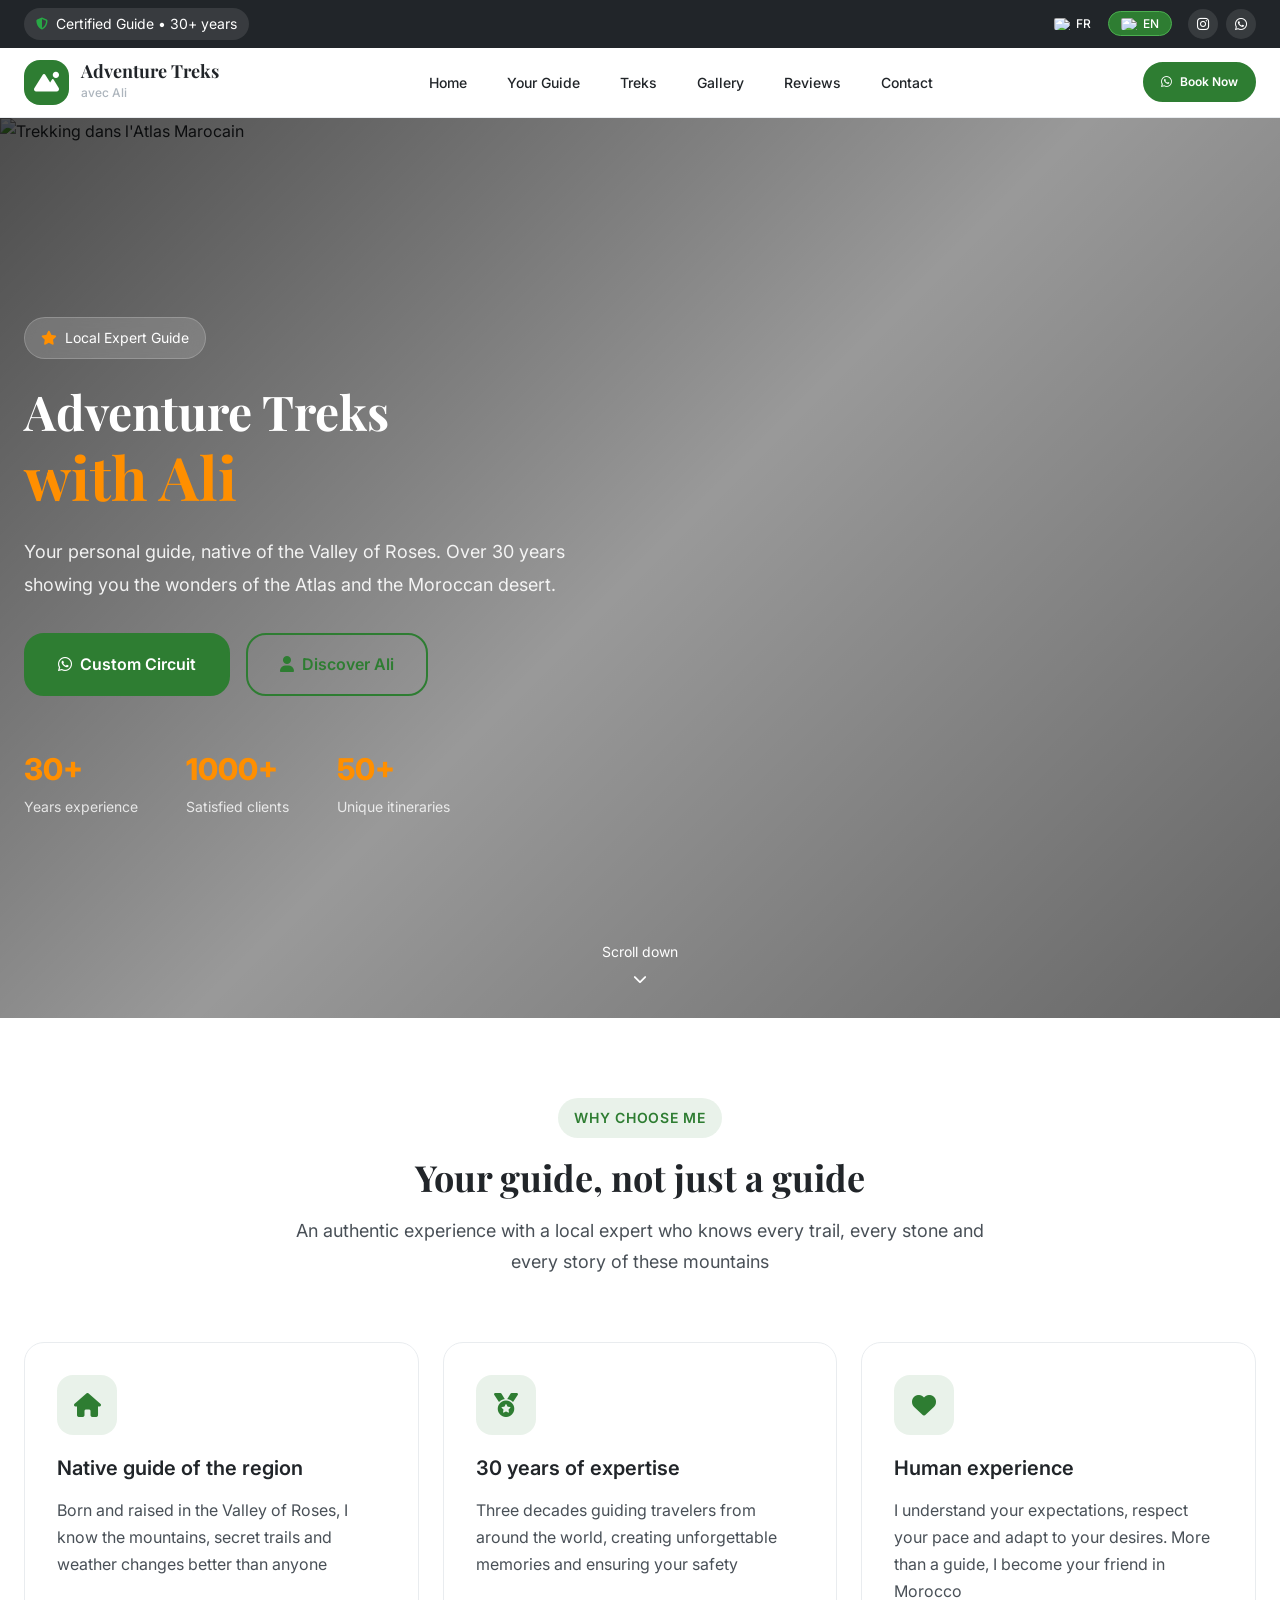
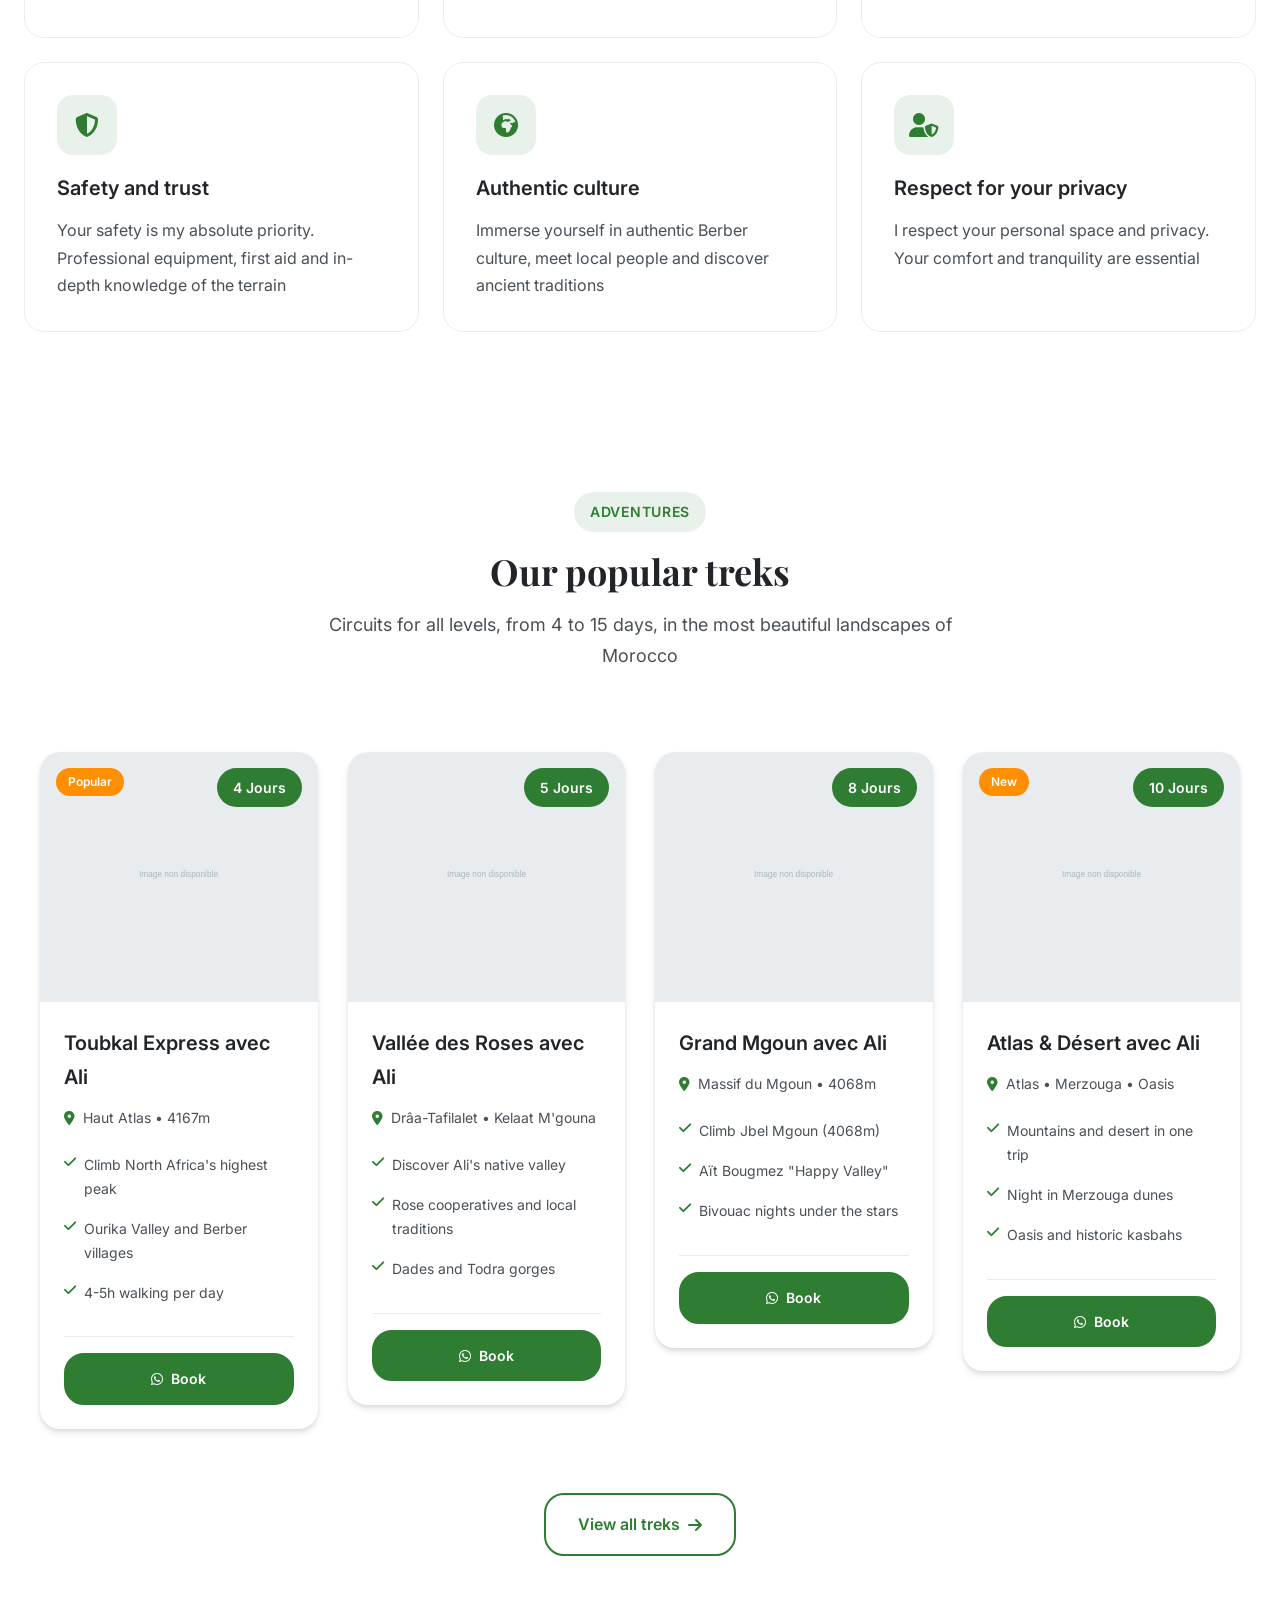
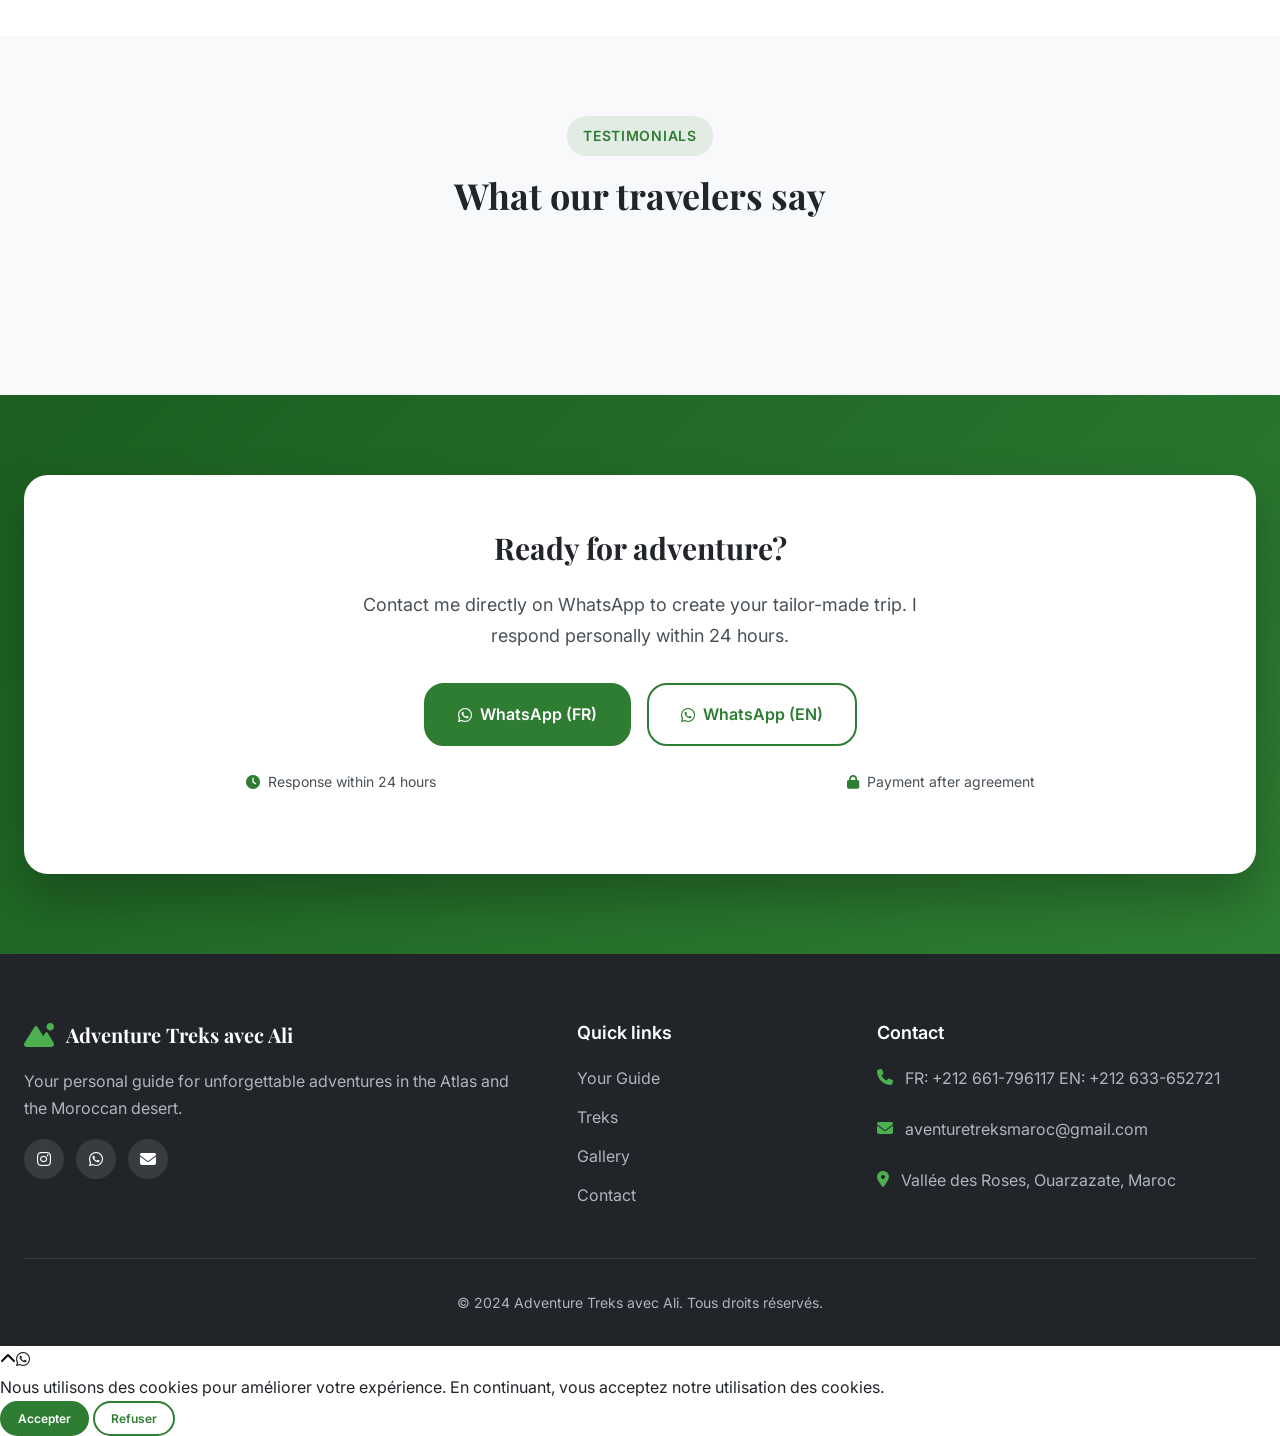
==== Index.html @ 10b6d78f "Create Index.html" ====
<!DOCTYPE html>
<html lang="fr">
<head>
    <meta charset="UTF-8">
    <meta name="Adventure Treks avec Ali" content="width=device-width, initial-scale=1.0">
    
    <!-- ============================================
         SEO META TAGS
    ============================================ -->
    <title>Adventure Treks avec Ali | Guide Expert Maroc - Trekking Atlas & Désert</title>
    <meta name="description" content="Ali Ouzemmad, votre guide personnel avec 30+ ans d'expérience. Trekking Toubkal, randonnée Mgoun, circuits désert Merzouga. Guide natif de la Vallée des Roses.">
    <meta name="keywords" content="guide maroc, trekking atlas, désert merzouga, ali ouzemmad, guide francophone, randonnée maroc, vallée des roses, toubkal, mgoun, Explore Morocco,voyage, Hiking, trekking">
    <meta name="author" content="Ali Ouzemmad">
    <meta name="robots" content="index, follow, max-image-preview:large">
    <link rel="canonical" href="https://adventure-treks.vercel.app/">
    
    <!-- Open Graph -->
    <meta property="og:title" content="Adventure Treks avec Ali - Guide Expert Maroc">
    <meta property="og:description" content="Votre guide personnel pour trekking dans l'Atlas et randonnées désert - 30+ ans d'expérience">
    <meta property="og:type" content="website">
    <meta property="og:url" content="https://adventure-treks.vercel.app/">
    <meta property="og:locale" content="fr_FR">
    <meta property="og:image" content="https://drive.google.com/thumbnail?id=1LyV1EX4GYyTv0YGQOimZqNjNLcaUqNZF&sz=w1200">
    
    <!-- Twitter Card -->
    <meta name="twitter:card" content="summary_large_image">
    <meta name="twitter:title" content="Adventure Treks avec Ali">
    <meta name="twitter:description" content="Guide expert 30+ ans - Trekking Atlas & Désert Maroc">
    
    <!-- Schema.org Structured Data -->
    <script type="application/ld+json">
    {
        "@context": "https://schema.org",
        "@type": "TouristInformationCenter",
        "name": "Adventure Treks avec Ali",
        "description": "Guide expert pour trekking dans l'Atlas et randonnées dans le désert Marocain",
        "employee": {
            "@type": "Person",
            "name": "Ali Ouzemmad",
            "jobTitle": "Guide de montagne et désert",
            "description": "Guide expert natif de la Vallée des Roses avec plus de 30 ans d'expérience",
            "telephone": "+212661796117",
            "address": {
                "@type": "PostalAddress",
                "addressRegion": "Vallée des Roses - Ouarzazate",
                "addressCountry": "MA"
            }
        },
        "areaServed": ["Toubkal", "Mgoun", "Merzouga", "Vallée des Roses", "Dades", "Todra"],
        "availableLanguage": ["French", "English"]
    }
    </script>
    
    <!-- Fonts & Icons -->
    <link rel="preconnect" href="https://fonts.googleapis.com">
    <link rel="preconnect" href="https://fonts.gstatic.com" crossorigin>
    <link href="https://fonts.googleapis.com/css2?family=Inter:wght@400;500;600;700;800;900&family=Playfair+Display:wght@400;600;700&display=swap" rel="stylesheet">
    <link rel="stylesheet" href="https://cdnjs.cloudflare.com/ajax/libs/font-awesome/6.5.1/css/all.min.css">
    
    <!-- CSS Libraries -->
    <link rel="stylesheet" href="https://cdn.jsdelivr.net/npm/swiper@11/swiper-bundle.min.css">
    <link rel="stylesheet" href="https://unpkg.com/aos@2.3.1/dist/aos.css">
    
    <!-- Custom CSS -->
    <link rel="stylesheet" href="css/main.css">
    <link rel="stylesheet" href="css/components.css">
    <link rel="stylesheet" href="css/animations.css">
    <link rel="stylesheet" href="css/responsive.css">
    
    <!-- Favicon -->
    <link rel="icon" type="image/png" href="assets/favicon.png">
    <meta name="theme-color" content="#2E7D32">
    <meta name="msapplication-navbutton-color" content="#2E7D32">
    <meta name="apple-mobile-web-app-status-bar-style" content="#2E7D32">
</head>
<body>
    <!-- ============================================
         PRELOADER
    ============================================ -->
    <div class="preloader" id="preloader">
        <div class="preloader-content">
            <div class="preloader-logo">
                <i class="fas fa-mountain"></i>
                <span>Adventure Treks</span>
            </div>
            <div class="preloader-bar">
                <div class="preloader-progress"></div>
            </div>
        </div>
    </div>

    <!-- ============================================
         TOP BAR
    ============================================ -->
    <div class="top-bar">
        <div class="container">
            <div class="top-bar-left">
                <span class="badge-certified">
                    <i class="fas fa-shield-alt"></i>
                    <span data-i18n="certified_guide">Guide Certifié • 30+ ans</span>
                </span>
            </div>
            <div class="top-bar-right">
                <div class="language-switcher">
                    <button class="lang-btn active" data-lang="fr" aria-label="Passer en Français">
                        <img src="assets/flags/fr.svg" alt="FR" width="20" height="14">
                        <span>FR</span>
                    </button>
                    <button class="lang-btn" data-lang="en" aria-label="Switch to English">
                        <img src="assets/flags/gb.svg" alt="EN" width="20" height="14">
                        <span>EN</span>
                    </button>
                </div>
                <div class="social-mini">
                    <a href="https://instagram.com/adventure.treks.maroc" target="_blank" rel="noopener" aria-label="Instagram">
                        <i class="fab fa-instagram"></i>
                    </a>
                    <a href="https://wa.me/212661796117" target="_blank" rel="noopener" aria-label="WhatsApp Français">
                        <i class="fab fa-whatsapp"></i>
                    </a>
                </div>
            </div>
        </div>
    </div>

    <!-- ============================================
         HEADER & NAVIGATION
    ============================================ -->
    <header class="header" id="header">
        <nav class="navbar">
            <div class="container">
                <a href="index.html" class="logo">
                    <div class="logo-icon">
                        <i class="fas fa-mountain-sun"></i>
                    </div>
                    <div class="logo-text">
                        <span class="logo-title">Adventure Treks</span>
                        <span class="logo-subtitle">avec Ali</span>
                    </div>
                </a>
                
                <ul class="nav-menu" id="navMenu">
                    <li class="nav-item">
                        <a href="index.html" class="nav-link active" data-i18n="nav_home">Accueil</a>
                    </li>
                    <li class="nav-item">
                        <a href="guide.html" class="nav-link" data-i18n="nav_guide">Votre Guide</a>
                    </li>
                    <li class="nav-item dropdown">
                        <a href="treks.html" class="nav-link" data-i18n="nav_treks">Randonnées</a>
                        <ul class="dropdown-menu">
                            <li><a href="treks.html#short" data-i18n="nav_short">2-6 Jours</a></li>
                            <li><a href="treks.html#medium" data-i18n="nav_medium">7-11 Jours</a></li>
                            <li><a href="treks.html#long" data-i18n="nav_long">12-15 Jours</a></li>
                        </ul>
                    </li>
                    <li class="nav-item">
                        <a href="gallery.html" class="nav-link" data-i18n="nav_gallery">Galerie</a>
                    </li>
                    <li class="nav-item">
                        <a href="reviews.html" class="nav-link" data-i18n="nav_reviews">Avis</a>
                    </li>
                    <li class="nav-item">
                        <a href="contact.html" class="nav-link" data-i18n="nav_contact">Contact</a>
                    </li>
                </ul>
                
                <div class="nav-actions">
                    <a href="booking.html" class="btn btn-primary btn-sm">
                        <i class="fab fa-whatsapp"></i>
                        <span data-i18n="book_now">Réserver</span>
                    </a>
                    <button class="hamburger" id="hamburger" aria-label="Menu">
                        <span></span>
                        <span></span>
                        <span></span>
                    </button>
                </div>
            </div>
        </nav>
    </header>

    <!-- ============================================
         HERO SECTION
    ============================================ -->
    <section class="hero" id="hero">
        <div class="hero-bg">
            <img src="https://drive.google.com/thumbnail?id=1LyV1EX4GYyTv0YGQOimZqNjNLcaUqNZF&sz=w2000" 
                 alt="Trekking dans l'Atlas Marocain"
                 class="hero-bg-img"
                 loading="eager">
            <div class="hero-overlay"></div>
        </div>
        
        <div class="hero-content">
            <div class="container">
                <div class="hero-text" data-aos="fade-up" data-aos-duration="1000">
                    <div class="hero-badge">
                        <i class="fas fa-star"></i>
                        <span data-i18n="hero_badge">Guide Expert Local</span>
                    </div>
                    <h1 class="hero-title">
                        <span class="title-line" data-i18n="hero_title_1">Adventure Treks</span>
                        <span class="title-line title-highlight" data-i18n="hero_title_2">avec Ali</span>
                    </h1>
                    <p class="hero-description" data-i18n="hero_desc">
                        Votre guide personnel natif de la Vallée des Roses. 
                        Plus de 30 ans à vous faire découvrir les merveilles de l'Atlas et du désert marocain.
                    </p>
                    <div class="hero-cta">
                        <a href="booking.html" class="btn btn-primary btn-lg pulse-animation">
                            <i class="fab fa-whatsapp"></i>
                            <span data-i18n="hero_cta_primary">Circuit Personnalisé</span>
                        </a>
                        <a href="guide.html" class="btn btn-outline btn-lg">
                            <i class="fas fa-user"></i>
                            <span data-i18n="hero_cta_secondary">Découvrir Ali</span>
                        </a>
                    </div>
                    <div class="hero-stats">
                        <div class="stat-item">
                            <span class="stat-number">30+</span>
                            <span class="stat-label" data-i18n="stat_years">Ans d'expérience</span>
                        </div>
                        <div class="stat-item">
                            <span class="stat-number">1000+</span>
                            <span class="stat-label" data-i18n="stat_clients">Clients satisfaits</span>
                        </div>
                        <div class="stat-item">
                            <span class="stat-number">50+</span>
                            <span class="stat-label" data-i18n="stat_treks">Itinéraires uniques</span>
                        </div>
                    </div>
                </div>
            </div>
        </div>
        
        <div class="hero-scroll">
            <span data-i18n="scroll_down">Défiler</span>
            <i class="fas fa-chevron-down"></i>
        </div>
    </section>

    <!-- ============================================
         WHY CHOOSE ALI SECTION
    ============================================ -->
    <section class="section why-us" id="why-us">
        <div class="container">
            <div class="section-header" data-aos="fade-up">
                <span class="section-badge" data-i18n="why_badge">Pourquoi me choisir</span>
                <h2 class="section-title" data-i18n="why_title">Votre guide, pas juste un guide</h2>
                <p class="section-subtitle" data-i18n="why_subtitle">
                    Une expérience authentique avec un expert local qui connaît chaque sentier, 
                    chaque pierre et chaque histoire de ces montagnes
                </p>
            </div>
            
            <div class="features-grid">
                <div class="feature-card" data-aos="fade-up" data-aos-delay="100">
                    <div class="feature-icon">
                        <i class="fas fa-home"></i>
                    </div>
                    <h3 data-i18n="feature_1_title">Guide natif de la région</h3>
                    <p data-i18n="feature_1_desc">
                        Né et grandi dans la Vallée des Roses, je connais les montagnes, 
                        les sentiers secrets et les changements météorologiques mieux que personne
                    </p>
                </div>
                
                <div class="feature-card" data-aos="fade-up" data-aos-delay="200">
                    <div class="feature-icon">
                        <i class="fas fa-medal"></i>
                    </div>
                    <h3 data-i18n="feature_2_title">30 ans d'expertise</h3>
                    <p data-i18n="feature_2_desc">
                        Trois décennies à guider des voyageurs du monde entier, 
                        à créer des souvenirs inoubliables et à garantir votre sécurité
                    </p>
                </div>
                
                <div class="feature-card" data-aos="fade-up" data-aos-delay="300">
                    <div class="feature-icon">
                        <i class="fas fa-heart"></i>
                    </div>
                    <h3 data-i18n="feature_3_title">Expérience humaine</h3>
                    <p data-i18n="feature_3_desc">
                        Je comprends vos attentes, respecte votre rythme et m'adapte 
                        à vos envies. Plus qu'un guide, je deviens votre ami au Maroc
                    </p>
                </div>
                
                <div class="feature-card" data-aos="fade-up" data-aos-delay="400">
                    <div class="feature-icon">
                        <i class="fas fa-shield-alt"></i>
                    </div>
                    <h3 data-i18n="feature_4_title">Sécurité et confiance</h3>
                    <p data-i18n="feature_4_desc">
                        Votre sécurité est ma priorité absolue. Équipement professionnel, 
                        premiers soins et connaissance approfondie du terrain
                    </p>
                </div>
                
                <div class="feature-card" data-aos="fade-up" data-aos-delay="500">
                    <div class="feature-icon">
                        <i class="fas fa-globe-africa"></i>
                    </div>
                    <h3 data-i18n="feature_5_title">Culture authentique</h3>
                    <p data-i18n="feature_5_desc">
                        Plongez dans la culture berbère authentique, rencontrez les 
                        populations locales et découvrez des traditions millénaires
                    </p>
                </div>
                
                <div class="feature-card" data-aos="fade-up" data-aos-delay="600">
                    <div class="feature-icon">
                        <i class="fas fa-user-shield"></i>
                    </div>
                    <h3 data-i18n="feature_6_title">Respect de votre intimité</h3>
                    <p data-i18n="feature_6_desc">
                        Je respecte votre espace personnel et votre vie privée. 
                        Votre confort et votre tranquillité sont essentiels
                    </p>
                </div>
            </div>
        </div>
    </section>

    <!-- ============================================
         FEATURED TREKS SECTION
    ============================================ -->
    <section class="section featured-treks" id="featured-treks">
        <div class="container">
            <div class="section-header" data-aos="fade-up">
                <span class="section-badge" data-i18n="treks_badge">Aventures</span>
                <h2 class="section-title" data-i18n="treks_title">Nos randonnées populaires</h2>
                <p class="section-subtitle" data-i18n="treks_subtitle">
                    Des circuits pour tous les niveaux, de 4 à 15 jours, 
                    dans les plus beaux paysages du Maroc
                </p>
            </div>
            
            <div class="treks-slider swiper" data-aos="fade-up" data-aos-delay="200">
                <div class="swiper-wrapper">
                    <!-- Trek 1: Toubkal -->
                    <div class="swiper-slide">
                        <div class="trek-card">
                            <div class="trek-image">
                                <img src="https://drive.google.com/thumbnail?id=17j0rL9qOahrMQ1sjIRD1P0mcy8Cgv3pU&sz=w800" 
                                     alt="Ascension du Mont Toubkal" 
                                     loading="lazy">
                                <span class="trek-duration">4 Jours</span>
                                <span class="trek-badge" data-i18n="trek_popular">Populaire</span>
                            </div>
                            <div class="trek-body">
                                <h3 class="trek-title">Toubkal Express avec Ali</h3>
                                <p class="trek-region">
                                    <i class="fas fa-map-marker-alt"></i> Haut Atlas • 4167m
                                </p>
                                <ul class="trek-features">
                                    <li><i class="fas fa-check"></i> <span data-i18n="trek_toubkal_f1">Ascension du plus haut sommet d'Afrique du Nord</span></li>
                                    <li><i class="fas fa-check"></i> <span data-i18n="trek_toubkal_f2">Vallée d'Ourika et villages berbères</span></li>
                                    <li><i class="fas fa-check"></i> <span data-i18n="trek_toubkal_f3">4-5h de marche par jour</span></li>
                                </ul>
                                <div class="trek-footer">
                                    <a href="booking.html" class="btn btn-primary btn-block">
                                        <i class="fab fa-whatsapp"></i> <span data-i18n="trek_book">Réserver</span>
                                    </a>
                                </div>
                            </div>
                        </div>
                    </div>
                    
                    <!-- Trek 2: Vallée des Roses -->
                    <div class="swiper-slide">
                        <div class="trek-card">
                            <div class="trek-image">
                                <img src="https://drive.google.com/thumbnail?id=1xRX5S_f4Hbg9snrmAoYIxqArNNrallQP&sz=w800" 
                                     alt="Vallée des Roses" 
                                     loading="lazy">
                                <span class="trek-duration">5 Jours</span>
                            </div>
                            <div class="trek-body">
                                <h3 class="trek-title">Vallée des Roses avec Ali</h3>
                                <p class="trek-region">
                                    <i class="fas fa-map-marker-alt"></i> Drâa-Tafilalet • Kelaat M'gouna
                                </p>
                                <ul class="trek-features">
                                    <li><i class="fas fa-check"></i> <span data-i18n="trek_roses_f1">Découverte de la vallée natale d'Ali</span></li>
                                    <li><i class="fas fa-check"></i> <span data-i18n="trek_roses_f2">Coopératives de rose et traditions locales</span></li>
                                    <li><i class="fas fa-check"></i> <span data-i18n="trek_roses_f3">Gorges de Dades et Todra</span></li>
                                </ul>
                                <div class="trek-footer">
                                    <a href="booking.html" class="btn btn-primary btn-block">
                                        <i class="fab fa-whatsapp"></i> <span data-i18n="trek_book">Réserver</span>
                                    </a>
                                </div>
                            </div>
                        </div>
                    </div>
                    
                    <!-- Trek 3: Mgoun -->
                    <div class="swiper-slide">
                        <div class="trek-card">
                            <div class="trek-image">
                                <img src="https://drive.google.com/thumbnail?id=1NMvh2owxnkTk00whGR7m1WYzWut65I3S&sz=w800" 
                                     alt="Massif du Mgoun" 
                                     loading="lazy">
                                <span class="trek-duration">8 Jours</span>
                            </div>
                            <div class="trek-body">
                                <h3 class="trek-title">Grand Mgoun avec Ali</h3>
                                <p class="trek-region">
                                    <i class="fas fa-map-marker-alt"></i> Massif du Mgoun • 4068m
                                </p>
                                <ul class="trek-features">
                                    <li><i class="fas fa-check"></i> <span data-i18n="trek_mgoun_f1">Ascension du Jbel Mgoun (4068m)</span></li>
                                    <li><i class="fas fa-check"></i> <span data-i18n="trek_mgoun_f2">Vallée d'Aït Bougmez "Vallée Heureuse"</span></li>
                                    <li><i class="fas fa-check"></i> <span data-i18n="trek_mgoun_f3">Nuits en bivouac sous les étoiles</span></li>
                                </ul>
                                <div class="trek-footer">
                                    <a href="booking.html" class="btn btn-primary btn-block">
                                        <i class="fab fa-whatsapp"></i> <span data-i18n="trek_book">Réserver</span>
                                    </a>
                                </div>
                            </div>
                        </div>
                    </div>
                    
                    <!-- Trek 4: Désert -->
                    <div class="swiper-slide">
                        <div class="trek-card">
                            <div class="trek-image">
                                <img src="https://drive.google.com/thumbnail?id=1mfvWu486bDY5Cl7dQIjY2GLL-ZiHT4rF&sz=w800" 
                                     alt="Désert de Merzouga" 
                                     loading="lazy">
                                <span class="trek-duration">10 Jours</span>
                                <span class="trek-badge" data-i18n="trek_new">Nouveau</span>
                            </div>
                            <div class="trek-body">
                                <h3 class="trek-title">Atlas & Désert avec Ali</h3>
                                <p class="trek-region">
                                    <i class="fas fa-map-marker-alt"></i> Atlas • Merzouga • Oasis
                                </p>
                                <ul class="trek-features">
                                    <li><i class="fas fa-check"></i> <span data-i18n="trek_desert_f1">Montagne et désert en un seul voyage</span></li>
                                    <li><i class="fas fa-check"></i> <span data-i18n="trek_desert_f2">Nuit dans les dunes de Merzouga</span></li>
                                    <li><i class="fas fa-check"></i> <span data-i18n="trek_desert_f3">Oasis et kasbahs historiques</span></li>
                                </ul>
                                <div class="trek-footer">
                                    <a href="booking.html" class="btn btn-primary btn-block">
                                        <i class="fab fa-whatsapp"></i> <span data-i18n="trek_book">Réserver</span>
                                    </a>
                                </div>
                            </div>
                        </div>
                    </div>
                </div>
                
                <div class="swiper-pagination"></div>
                <div class="swiper-button-prev"></div>
                <div class="swiper-button-next"></div>
            </div>
            
            <div class="section-footer" data-aos="fade-up">
                <a href="treks.html" class="btn btn-outline btn-lg">
                    <span data-i18n="view_all_treks">Voir toutes les randonnées</span>
                    <i class="fas fa-arrow-right"></i>
                </a>
            </div>
        </div>
    </section>

    <!-- ============================================
         TESTIMONIALS SECTION
    ============================================ -->
    <section class="section testimonials" id="testimonials">
        <div class="container">
            <div class="section-header" data-aos="fade-up">
                <span class="section-badge" data-i18n="testimonials_badge">Témoignages</span>
                <h2 class="section-title" data-i18n="testimonials_title">Ce que disent nos voyageurs</h2>
            </div>
            
            <div class="testimonials-slider swiper" data-aos="fade-up" data-aos-delay="200">
                <div class="swiper-wrapper" id="testimonialsContainer">
                    <!-- Chargé dynamiquement via Firebase -->
                </div>
                <div class="swiper-pagination"></div>
            </div>
        </div>
    </section>

    <!-- ============================================
         CTA SECTION
    ============================================ -->
    <section class="section cta-section" id="cta">
        <div class="container">
            <div class="cta-card" data-aos="zoom-in">
                <div class="cta-content">
                    <h2 data-i18n="cta_title">Prêt pour l'aventure ?</h2>
                    <p data-i18n="cta_desc">
                        Contactez-moi directement sur WhatsApp pour créer votre voyage sur mesure. 
                        Je réponds personnellement en moins de 24h.
                    </p>
                    <div class="cta-buttons">
                        <a href="https://wa.me/212661796117?text=Bonjour%20Ali,%20je%20suis%20int%C3%A9ress%C3%A9%20par%20vos%20services%20de%20guide" 
                           class="btn btn-primary btn-lg pulse-animation" 
                           target="_blank" 
                           rel="noopener">
                            <i class="fab fa-whatsapp"></i>
                            <span data-i18n="cta_whatsapp_fr">WhatsApp (FR)</span>
                        </a>
                        <a href="https://wa.me/212633652721?text=Hello%20Ali,%20I%20am%20interested%20in%20your%20guide%20services" 
                           class="btn btn-outline btn-lg" 
                           target="_blank" 
                           rel="noopener">
                            <i class="fab fa-whatsapp"></i>
                            <span data-i18n="cta_whatsapp_en">WhatsApp (EN)</span>
                        </a>
                    </div>
                    <div class="cta-info">
                        <p><i class="fas fa-clock"></i> <span data-i18n="cta_response">Réponse en moins de 24h</span></p>
                        <p><i class="fas fa-lock"></i> <span data-i18n="cta_payment">Paiement après accord</span></p>
                    </div>
                </div>
            </div>
        </div>
    </section>

    <!-- ============================================
         FOOTER
    ============================================ -->
    <footer class="footer">
        <div class="container">
            <div class="footer-grid">
                <div class="footer-col">
                    <div class="footer-logo">
                        <i class="fas fa-mountain-sun"></i>
                        <span>Adventure Treks avec Ali</span>
                    </div>
                    <p data-i18n="footer_desc">
                        Votre guide personnel pour des aventures inoubliables dans l'Atlas et le désert marocain.
                    </p>
                    <div class="footer-social">
                        <a href="https://instagram.com/adventure.treks.maroc" target="_blank" rel="noopener" aria-label="Instagram">
                            <i class="fab fa-instagram"></i>
                        </a>
                        <a href="https://wa.me/212661796117" target="_blank" rel="noopener" aria-label="WhatsApp">
                            <i class="fab fa-whatsapp"></i>
                        </a>
                        <a href="mailto:aventuretreksmaroc@gmail.com" aria-label="Email">
                            <i class="fas fa-envelope"></i>
                        </a>
                    </div>
                </div>
                
                <div class="footer-col">
                    <h4 data-i18n="footer_quick_links">Liens rapides</h4>
                    <ul>
                        <li><a href="guide.html" data-i18n="nav_guide">Votre Guide</a></li>
                        <li><a href="treks.html" data-i18n="nav_treks">Randonnées</a></li>
                        <li><a href="gallery.html" data-i18n="nav_gallery">Galerie</a></li>
                        <li><a href="contact.html" data-i18n="nav_contact">Contact</a></li>
                    </ul>
                </div>
                
                <div class="footer-col">
                    <h4 data-i18n="footer_contact">Contact</h4>
                    <ul class="footer-contact">
                        <li>
                            <i class="fas fa-phone"></i>
                            <div>
                                <span>FR: +212 661-796117</span>
                                <span>EN: +212 633-652721</span>
                            </div>
                        </li>
                        <li>
                            <i class="fas fa-envelope"></i>
                            <span>aventuretreksmaroc@gmail.com</span>
                        </li>
                        <li>
                            <i class="fas fa-map-marker-alt"></i>
                            <span>Vallée des Roses, Ouarzazate, Maroc</span>
                        </li>
                    </ul>
                </div>
            </div>
            
            <div class="footer-bottom">
                <p>&copy; 2024 Adventure Treks avec Ali. Tous droits réservés.</p>
            </div>
        </div>
    </footer>

    <!-- ============================================
         SCRIPTS
    ============================================ -->
    <!-- Firebase -->
    <script src="https://www.gstatic.com/firebasejs/9.22.0/firebase-app-compat.js" defer></script>
    <script src="https://www.gstatic.com/firebasejs/9.22.0/firebase-firestore-compat.js" defer></script>
    <script src="https://www.gstatic.com/firebasejs/9.22.0/firebase-auth-compat.js" defer></script>
    
    <!-- Libraries -->
    <script src="https://cdn.jsdelivr.net/npm/swiper@11/swiper-bundle.min.js" defer></script>
    <script src="https://unpkg.com/aos@2.3.1/dist/aos.js" defer></script>
    <script src="https://cdn.jsdelivr.net/npm/dompurify@3.0.6/dist/purify.min.js" defer></script>
    
    <!-- Custom Scripts -->
    <script src="js/config.js" defer></script>
    <script src="js/i18n.js" defer></script>
    <script src="js/security.js" defer></script>
    <script src="js/main.js" defer></script>
</body>
</html>
---- css/main.css ----
/* ============================================
   CSS VARIABLES & ROOT SETTINGS
   ============================================ */
:root {
    /* Primary Colors */
    --primary: #2E7D32;
    --primary-light: #4CAF50;
    --primary-dark: #1B5E20;
    
    /* Secondary Colors */
    --secondary: #FF8F00;
    --secondary-light: #FFB74D;
    --secondary-dark: #E65100;
    
    /* Neutral Colors */
    --white: #FFFFFF;
    --off-white: #F8F9FA;
    --light-gray: #E9ECEF;
    --medium-gray: #ADB5BD;
    --dark-gray: #495057;
    --dark: #212529;
    --black: #000000;
    
    /* Accent Colors */
    --success: #28A745;
    --info: #17A2B8;
    --warning: #FFC107;
    --danger: #DC3545;
    
    /* Social Colors */
    --whatsapp: #25D366;
    --whatsapp-dark: #128C7E;
    --instagram: #E4405F;
    --instagram-gradient: linear-gradient(45deg, #FCAF45, #E4405F, #833AB4);
    
    /* Typography */
    --font-primary: 'Inter', -apple-system, BlinkMacSystemFont, 'Segoe UI', sans-serif;
    --font-display: 'Playfair Display', Georgia, serif;
    
    /* Font Sizes */
    --text-xs: 0.75rem;
    --text-sm: 0.875rem;
    --text-base: 1rem;
    --text-lg: 1.125rem;
    --text-xl: 1.25rem;
    --text-2xl: 1.5rem;
    --text-3xl: 1.875rem;
    --text-4xl: 2.25rem;
    --text-5xl: 3rem;
    --text-6xl: 3.75rem;
    
    /* Spacing */
    --space-1: 0.25rem;
    --space-2: 0.5rem;
    --space-3: 0.75rem;
    --space-4: 1rem;
    --space-5: 1.25rem;
    --space-6: 1.5rem;
    --space-8: 2rem;
    --space-10: 2.5rem;
    --space-12: 3rem;
    --space-16: 4rem;
    --space-20: 5rem;
    
    /* Border Radius */
    --radius-sm: 0.5rem;
    --radius-md: 0.75rem;
    --radius-lg: 1rem;
    --radius-xl: 1.25rem;
    --radius-2xl: 1.5rem;
    --radius-full: 9999px;
    
    /* Shadows */
    --shadow-sm: 0 1px 3px rgba(0, 0, 0, 0.12), 0 1px 2px rgba(0, 0, 0, 0.06);
    --shadow-md: 0 4px 6px rgba(0, 0, 0, 0.1), 0 2px 4px rgba(0, 0, 0, 0.06);
    --shadow-lg: 0 10px 15px rgba(0, 0, 0, 0.1), 0 4px 6px rgba(0, 0, 0, 0.05);
    --shadow-xl: 0 20px 25px rgba(0, 0, 0, 0.1), 0 10px 10px rgba(0, 0, 0, 0.04);
    --shadow-2xl: 0 25px 50px rgba(0, 0, 0, 0.25);
    
    /* Transitions */
    --transition-fast: 150ms cubic-bezier(0.4, 0, 0.2, 1);
    --transition-base: 300ms cubic-bezier(0.4, 0, 0.2, 1);
    --transition-slow: 500ms cubic-bezier(0.4, 0, 0.2, 1);
    
    /* Container */
    --container-max: 1280px;
    --container-padding: 1.5rem;
    
    /* Z-index layers */
    --z-dropdown: 100;
    --z-sticky: 200;
    --z-overlay: 300;
    --z-modal: 400;
    --z-popover: 500;
    --z-toast: 600;
}

/* ============================================
   RESET & BASE STYLES
   ============================================ */
*, *::before, *::after {
    margin: 0;
    padding: 0;
    box-sizing: border-box;
}

html {
    font-size: 16px;
    scroll-behavior: smooth;
    -webkit-text-size-adjust: 100%;
}

body {
    font-family: var(--font-primary);
    font-size: var(--text-base);
    line-height: 1.7;
    color: var(--dark);
    background-color: var(--white);
    overflow-x: hidden;
    -webkit-font-smoothing: antialiased;
    -moz-osx-font-smoothing: grayscale;
}

img {
    max-width: 100%;
    height: auto;
    display: block;
}

a {
    color: inherit;
    text-decoration: none;
    transition: color var(--transition-fast);
}

ul, ol {
    list-style: none;
}

button {
    cursor: pointer;
    border: none;
    background: none;
    font-family: inherit;
    font-size: inherit;
}

input, textarea, select {
    font-family: inherit;
    font-size: inherit;
}

/* ============================================
   CONTAINER
   ============================================ */
.container {
    max-width: var(--container-max);
    margin: 0 auto;
    padding: 0 var(--container-padding);
    width: 100%;
}

/* ============================================
   PRELOADER
   ============================================ */
.preloader {
    position: fixed;
    top: 0;
    left: 0;
    width: 100%;
    height: 100%;
    background: var(--white);
    display: flex;
    align-items: center;
    justify-content: center;
    z-index: 9999;
    transition: opacity 0.5s ease, visibility 0.5s ease;
}

.preloader.hidden {
    opacity: 0;
    visibility: hidden;
}

.preloader-content {
    text-align: center;
}

.preloader-logo {
    display: flex;
    flex-direction: column;
    align-items: center;
    gap: var(--space-4);
    color: var(--primary);
}

.preloader-logo i {
    font-size: 3rem;
    animation: pulse 1.5s ease-in-out infinite;
}

.preloader-logo span {
    font-family: var(--font-display);
    font-size: var(--text-2xl);
    font-weight: 700;
}

.preloader-bar {
    width: 200px;
    height: 4px;
    background: var(--light-gray);
    border-radius: var(--radius-full);
    margin-top: var(--space-6);
    overflow: hidden;
}

.preloader-progress {
    height: 100%;
    background: var(--primary);
    border-radius: var(--radius-full);
    animation: loading 1.5s ease-in-out infinite;
}

@keyframes pulse {
    0%, 100% { transform: scale(1); }
    50% { transform: scale(1.1); }
}

@keyframes loading {
    0% { width: 0%; margin-left: 0; }
    50% { width: 100%; margin-left: 0; }
    100% { width: 0%; margin-left: 100%; }
}

/* ============================================
   TOP BAR
   ============================================ */
.top-bar {
    background: var(--dark);
    color: var(--white);
    padding: var(--space-2) 0;
    font-size: var(--text-sm);
}

.top-bar .container {
    display: flex;
    justify-content: space-between;
    align-items: center;
    flex-wrap: wrap;
    gap: var(--space-3);
}

.badge-certified {
    display: inline-flex;
    align-items: center;
    gap: var(--space-2);
    background: rgba(255, 255, 255, 0.1);
    padding: var(--space-1) var(--space-3);
    border-radius: var(--radius-full);
}

.badge-certified i {
    color: var(--success);
    font-size: var(--text-xs);
}

.top-bar-right {
    display: flex;
    align-items: center;
    gap: var(--space-4);
}

.language-switcher {
    display: flex;
    gap: var(--space-1);
}

.lang-btn {
    display: flex;
    align-items: center;
    gap: var(--space-1);
    padding: var(--space-1) var(--space-3);
    border-radius: var(--radius-full);
    color: var(--white);
    font-size: var(--text-xs);
    font-weight: 500;
    transition: all var(--transition-fast);
    border: 1px solid transparent;
}

.lang-btn:hover {
    background: rgba(255, 255, 255, 0.1);
}

.lang-btn.active {
    background: var(--primary);
    border-color: var(--primary-light);
}

.lang-btn img {
    width: 18px;
    height: 12px;
    object-fit: cover;
    border-radius: 2px;
}

.social-mini {
    display: flex;
    gap: var(--space-2);
}

.social-mini a {
    width: 30px;
    height: 30px;
    display: flex;
    align-items: center;
    justify-content: center;
    border-radius: var(--radius-full);
    background: rgba(255, 255, 255, 0.1);
    transition: all var(--transition-fast);
}

.social-mini a:hover {
    background: var(--primary);
    transform: translateY(-2px);
}

/* ============================================
   HEADER & NAVIGATION
   ============================================ */
.header {
    position: sticky;
    top: 0;
    z-index: var(--z-sticky);
    background: rgba(255, 255, 255, 0.95);
    backdrop-filter: blur(10px);
    -webkit-backdrop-filter: blur(10px);
    border-bottom: 1px solid var(--light-gray);
    transition: all var(--transition-base);
}

.header.scrolled {
    box-shadow: var(--shadow-lg);
}

.navbar {
    padding: var(--space-3) 0;
}

.navbar .container {
    display: flex;
    justify-content: space-between;
    align-items: center;
    gap: var(--space-8);
}

.logo {
    display: flex;
    align-items: center;
    gap: var(--space-3);
    flex-shrink: 0;
}

.logo-icon {
    width: 45px;
    height: 45px;
    background: var(--primary);
    border-radius: var(--radius-lg);
    display: flex;
    align-items: center;
    justify-content: center;
    color: var(--white);
    font-size: var(--text-xl);
}

.logo-text {
    display: flex;
    flex-direction: column;
}

.logo-title {
    font-family: var(--font-display);
    font-size: var(--text-lg);
    font-weight: 700;
    color: var(--dark);
    line-height: 1.2;
}

.logo-subtitle {
    font-size: var(--text-xs);
    color: var(--medium-gray);
    font-weight: 500;
}

.nav-menu {
    display: flex;
    align-items: center;
    gap: var(--space-2);
}

.nav-link {
    padding: var(--space-2) var(--space-4);
    border-radius: var(--radius-md);
    font-weight: 500;
    font-size: var(--text-sm);
    transition: all var(--transition-fast);
    position: relative;
}

.nav-link:hover {
    color: var(--primary);
    background: rgba(46, 125, 50, 0.05);
}

.nav-link.active {
    color: var(--primary);
    background: rgba(46, 125, 50, 0.1);
}

.nav-link.active::after {
    content: '';
    position: absolute;
    bottom: -2px;
    left: 50%;
    transform: translateX(-50%);
    width: 20px;
    height: 3px;
    background: var(--primary);
    border-radius: var(--radius-full);
}

.dropdown {
    position: relative;
}

.dropdown-menu {
    position: absolute;
    top: 100%;
    left: 0;
    background: var(--white);
    border-radius: var(--radius-lg);
    box-shadow: var(--shadow-xl);
    padding: var(--space-2);
    min-width: 180px;
    opacity: 0;
    visibility: hidden;
    transform: translateY(10px);
    transition: all var(--transition-base);
}

.dropdown:hover .dropdown-menu {
    opacity: 1;
    visibility: visible;
    transform: translateY(0);
}

.dropdown-menu a {
    display: block;
    padding: var(--space-2) var(--space-4);
    border-radius: var(--radius-md);
    font-size: var(--text-sm);
    transition: all var(--transition-fast);
}

.dropdown-menu a:hover {
    background: var(--off-white);
    color: var(--primary);
}

.nav-actions {
    display: flex;
    align-items: center;
    gap: var(--space-3);
}

.hamburger {
    display: none;
    flex-direction: column;
    gap: 5px;
    padding: var(--space-2);
}

.hamburger span {
    display: block;
    width: 24px;
    height: 2px;
    background: var(--dark);
    transition: all var(--transition-base);
}

.hamburger.active span:nth-child(1) {
    transform: rotate(45deg) translate(5px, 5px);
}

.hamburger.active span:nth-child(2) {
    opacity: 0;
}

.hamburger.active span:nth-child(3) {
    transform: rotate(-45deg) translate(5px, -5px);
}

/* ============================================
   BUTTONS
   ============================================ */
.btn {
    display: inline-flex;
    align-items: center;
    justify-content: center;
    gap: var(--space-2);
    padding: var(--space-3) var(--space-6);
    border-radius: var(--radius-xl);
    font-weight: 600;
    font-size: var(--text-sm);
    transition: all var(--transition-base);
    white-space: nowrap;
    position: relative;
    overflow: hidden;
}

.btn::before {
    content: '';
    position: absolute;
    top: 50%;
    left: 50%;
    width: 0;
    height: 0;
    border-radius: 50%;
    background: rgba(255, 255, 255, 0.3);
    transform: translate(-50%, -50%);
    transition: width 0.6s, height 0.6s;
}

.btn:active::before {
    width: 300px;
    height: 300px;
}

.btn-primary {
    background: var(--primary);
    color: var(--white);
    border: 2px solid var(--primary);
}

.btn-primary:hover {
    background: var(--primary-dark);
    border-color: var(--primary-dark);
    transform: translateY(-2px);
    box-shadow: var(--shadow-lg);
}

.btn-outline {
    background: transparent;
    color: var(--primary);
    border: 2px solid var(--primary);
}

.btn-outline:hover {
    background: var(--primary);
    color: var(--white);
    transform: translateY(-2px);
    box-shadow: var(--shadow-lg);
}

.btn-sm {
    padding: var(--space-2) var(--space-4);
    font-size: var(--text-xs);
}

.btn-lg {
    padding: var(--space-4) var(--space-8);
    font-size: var(--text-base);
}

.btn-block {
    width: 100%;
}

.btn-whatsapp {
    background: var(--whatsapp);
    color: var(--white);
}

.btn-whatsapp:hover {
    background: var(--whatsapp-dark);
    color: var(--white);
}

.pulse-animation {
    animation: pulse 2s infinite;
}

@keyframes pulse {
    0% {
        box-shadow: 0 0 0 0 rgba(46, 125, 50, 0.4);
    }
    70% {
        box-shadow: 0 0 0 15px rgba(46, 125, 50, 0);
    }
    100% {
        box-shadow: 0 0 0 0 rgba(46, 125, 50, 0);
    }
}

/* ============================================
   HERO SECTION
   ============================================ */
.hero {
    position: relative;
    min-height: 100vh;
    display: flex;
    align-items: center;
    overflow: hidden;
}

.hero-bg {
    position: absolute;
    top: 0;
    left: 0;
    width: 100%;
    height: 100%;
}

.hero-bg-img {
    width: 100%;
    height: 100%;
    object-fit: cover;
    object-position: center;
}

.hero-overlay {
    position: absolute;
    top: 0;
    left: 0;
    width: 100%;
    height: 100%;
    background: linear-gradient(
        135deg,
        rgba(0, 0, 0, 0.7) 0%,
        rgba(0, 0, 0, 0.4) 50%,
        rgba(0, 0, 0, 0.6) 100%
    );
}

.hero-content {
    position: relative;
    z-index: 1;
    width: 100%;
    padding: var(--space-20) 0;
}

.hero-badge {
    display: inline-flex;
    align-items: center;
    gap: var(--space-2);
    background: rgba(255, 255, 255, 0.15);
    backdrop-filter: blur(10px);
    border: 1px solid rgba(255, 255, 255, 0.2);
    padding: var(--space-2) var(--space-4);
    border-radius: var(--radius-full);
    color: var(--white);
    font-size: var(--text-sm);
    margin-bottom: var(--space-6);
}

.hero-badge i {
    color: var(--secondary);
}

.hero-title {
    font-family: var(--font-display);
    color: var(--white);
    margin-bottom: var(--space-6);
}

.title-line {
    display: block;
    font-size: var(--text-5xl);
    font-weight: 700;
    line-height: 1.2;
}

.title-highlight {
    font-size: var(--text-6xl);
    color: var(--secondary);
}

.hero-description {
    font-size: var(--text-lg);
    color: rgba(255, 255, 255, 0.9);
    max-width: 600px;
    margin-bottom: var(--space-8);
    line-height: 1.8;
}

.hero-cta {
    display: flex;
    gap: var(--space-4);
    flex-wrap: wrap;
    margin-bottom: var(--space-12);
}

.hero-stats {
    display: flex;
    gap: var(--space-12);
}

.stat-item {
    display: flex;
    flex-direction: column;
    color: var(--white);
}

.stat-number {
    font-size: var(--text-3xl);
    font-weight: 800;
    color: var(--secondary);
}

.stat-label {
    font-size: var(--text-sm);
    color: rgba(255, 255, 255, 0.8);
}

.hero-scroll {
    position: absolute;
    bottom: var(--space-8);
    left: 50%;
    transform: translateX(-50%);
    display: flex;
    flex-direction: column;
    align-items: center;
    gap: var(--space-2);
    color: var(--white);
    font-size: var(--text-sm);
    animation: bounce 2s infinite;
}

@keyframes bounce {
    0%, 20%, 50%, 80%, 100% {
        transform: translateX(-50%) translateY(0);
    }
    40% {
        transform: translateX(-50%) translateY(-10px);
    }
    60% {
        transform: translateX(-50%) translateY(-5px);
    }
}

/* ============================================
   SECTIONS
   ============================================ */
.section {
    padding: var(--space-20) 0;
}

.section-header {
    text-align: center;
    margin-bottom: var(--space-16);
}

.section-badge {
    display: inline-block;
    background: rgba(46, 125, 50, 0.1);
    color: var(--primary);
    padding: var(--space-2) var(--space-4);
    border-radius: var(--radius-full);
    font-size: var(--text-sm);
    font-weight: 600;
    margin-bottom: var(--space-4);
    text-transform: uppercase;
    letter-spacing: 0.05em;
}

.section-title {
    font-family: var(--font-display);
    font-size: var(--text-4xl);
    font-weight: 700;
    color: var(--dark);
    margin-bottom: var(--space-4);
    line-height: 1.3;
}

.section-subtitle {
    font-size: var(--text-lg);
    color: var(--dark-gray);
    max-width: 700px;
    margin: 0 auto;
}

.section-footer {
    text-align: center;
    margin-top: var(--space-12);
}

/* ============================================
   FEATURES GRID
   ============================================ */
.features-grid {
    display: grid;
    grid-template-columns: repeat(auto-fit, minmax(350px, 1fr));
    gap: var(--space-6);
}

.feature-card {
    background: var(--white);
    border: 1px solid var(--light-gray);
    border-radius: var(--radius-xl);
    padding: var(--space-8);
    transition: all var(--transition-base);
}

.feature-card:hover {
    border-color: var(--primary);
    box-shadow: var(--shadow-xl);
    transform: translateY(-5px);
}

.feature-icon {
    width: 60px;
    height: 60px;
    background: rgba(46, 125, 50, 0.1);
    border-radius: var(--radius-lg);
    display: flex;
    align-items: center;
    justify-content: center;
    font-size: var(--text-2xl);
    color: var(--primary);
    margin-bottom: var(--space-4);
}

.feature-card h3 {
    font-size: var(--text-xl);
    font-weight: 600;
    color: var(--dark);
    margin-bottom: var(--space-3);
}

.feature-card p {
    color: var(--dark-gray);
    line-height: 1.7;
}

/* ============================================
   TREKS CARDS
   ============================================ */
.treks-slider {
    padding: var(--space-4);
}

.trek-card {
    background: var(--white);
    border-radius: var(--radius-xl);
    overflow: hidden;
    box-shadow: var(--shadow-md);
    transition: all var(--transition-base);
}

.trek-card:hover {
    box-shadow: var(--shadow-2xl);
    transform: translateY(-5px);
}

.trek-image {
    position: relative;
    height: 250px;
    overflow: hidden;
}

.trek-image img {
    width: 100%;
    height: 100%;
    object-fit: cover;
    transition: transform var(--transition-slow);
}

.trek-card:hover .trek-image img {
    transform: scale(1.1);
}

.trek-duration {
    position: absolute;
    top: var(--space-4);
    right: var(--space-4);
    background: var(--primary);
    color: var(--white);
    padding: var(--space-2) var(--space-4);
    border-radius: var(--radius-full);
    font-size: var(--text-sm);
    font-weight: 600;
}

.trek-badge {
    position: absolute;
    top: var(--space-4);
    left: var(--space-4);
    background: var(--secondary);
    color: var(--white);
    padding: var(--space-1) var(--space-3);
    border-radius: var(--radius-full);
    font-size: var(--text-xs);
    font-weight: 600;
}

.trek-body {
    padding: var(--space-6);
}

.trek-title {
    font-size: var(--text-xl);
    font-weight: 600;
    color: var(--dark);
    margin-bottom: var(--space-3);
}

.trek-region {
    font-size: var(--text-sm);
    color: var(--dark-gray);
    margin-bottom: var(--space-4);
    display: flex;
    align-items: center;
    gap: var(--space-2);
}

.trek-region i {
    color: var(--primary);
}

.trek-features {
    list-style: none;
    margin-bottom: var(--space-6);
}

.trek-features li {
    display: flex;
    align-items: flex-start;
    gap: var(--space-2);
    padding: var(--space-2) 0;
    font-size: var(--text-sm);
    color: var(--dark-gray);
}

.trek-features li i {
    color: var(--primary);
    margin-top: 2px;
    flex-shrink: 0;
}

.trek-footer {
    border-top: 1px solid var(--light-gray);
    padding-top: var(--space-4);
}

/* Swiper Navigation */
.swiper-button-prev,
.swiper-button-next {
    color: var(--primary);
    background: var(--white);
    width: 50px;
    height: 50px;
    border-radius: var(--radius-full);
    box-shadow: var(--shadow-lg);
}

.swiper-button-prev::after,
.swiper-button-next::after {
    font-size: var(--text-lg);
}

.swiper-pagination-bullet-active {
    background: var(--primary);
}

/* ============================================
   TESTIMONIALS
   ============================================ */
.testimonials {
    background: var(--off-white);
}

.testimonials-slider {
    padding: var(--space-4);
}

/* ============================================
   CTA SECTION
   ============================================ */
.cta-section {
    background: linear-gradient(135deg, var(--primary-dark), var(--primary));
}

.cta-card {
    background: var(--white);
    border-radius: var(--radius-2xl);
    padding: var(--space-12) var(--space-8);
    text-align: center;
    box-shadow: var(--shadow-2xl);
}

.cta-content h2 {
    font-family: var(--font-display);
    font-size: var(--text-3xl);
    font-weight: 700;
    color: var(--dark);
    margin-bottom: var(--space-4);
}

.cta-content p {
    font-size: var(--text-lg);
    color: var(--dark-gray);
    margin-bottom: var(--space-8);
    max-width: 600px;
    margin-left: auto;
    margin-right: auto;
}

.cta-buttons {
    display: flex;
    gap: var(--space-4);
    justify-content: center;
    flex-wrap: wrap;
    margin-bottom: var(--space-6);
}

.cta-info {
    display: flex;
    gap: var(--space-8);
    justify-content: center;
    flex-wrap: wrap;
}

.cta-info p {
    display: flex;
    align-items: center;
    gap: var(--space-2);
    font-size: var(--text-sm);
    color: var(--dark-gray);
}

.cta-info i {
    color: var(--primary);
}

/* ============================================
   FOOTER
   ============================================ */
.footer {
    background: var(--dark);
    color: var(--white);
    padding: var(--space-16) 0 var(--space-8);
}

.footer-grid {
    display: grid;
    grid-template-columns: 2fr 1fr 1.5fr;
    gap: var(--space-12);
    margin-bottom: var(--space-12);
}

.footer-logo {
    display: flex;
    align-items: center;
    gap: var(--space-3);
    font-family: var(--font-display);
    font-size: var(--text-xl);
    font-weight: 700;
    margin-bottom: var(--space-4);
}

.footer-logo i {
    color: var(--primary-light);
    font-size: var(--text-2xl);
}

.footer-col p {
    color: var(--medium-gray);
    line-height: 1.7;
    margin-bottom: var(--space-4);
}

.footer-social {
    display: flex;
    gap: var(--space-3);
}

.footer-social a {
    width: 40px;
    height: 40px;
    display: flex;
    align-items: center;
    justify-content: center;
    border-radius: var(--radius-full);
    background: rgba(255, 255, 255, 0.1);
    transition: all var(--transition-fast);
}

.footer-social a:hover {
    background: var(--primary);
    transform: translateY(-3px);
}

.footer-col h4 {
    font-size: var(--text-lg);
    font-weight: 600;
    margin-bottom: var(--space-4);
}

.footer-col ul {
    display: flex;
    flex-direction: column;
    gap: var(--space-3);
}

.footer-col ul li a {
    color: var(--medium-gray);
    transition: all var(--transition-fast);
}

.footer-col ul li a:hover {
    color: var(--white);
    padding-left: var(--space-2);
}

.footer-contact li {
    display: flex;
    align-items: flex-start;
    gap: var(--space-3);
    color: var(--medium-gray);
    margin-bottom: var(--space-3);
}

.footer-contact i {
    color: var(--primary-light);
    margin-top: 4px;
}

.footer-bottom {
    border-top: 1px solid rgba(255, 255, 255, 0.1);
    padding-top: var(--space-8);
    text-align: center;
    color: var(--medium-gray);
    font-size: var(--text-sm);
}

/* ============================================
   UTILITY CLASSES
   ============================================ */
.text-center { text-align: center; }
.text-left { text-align: left; }
.text-right { text-align: right; }

.font-bold { font-weight: 700; }
.font-semibold { font-weight: 600; }
.font-medium { font-weight: 500; }

.text-primary { color: var(--primary); }
.text-secondary { color: var(--secondary); }

.mb-0 { margin-bottom: 0; }
.mb-2 { margin-bottom: var(--space-2); }
.mb-4 { margin-bottom: var(--space-4); }
.mb-6 { margin-bottom: var(--space-6); }
.mb-8 { margin-bottom: var(--space-8); }

.mt-0 { margin-top: 0; }
.mt-2 { margin-top: var(--space-2); }
.mt-4 { margin-top: var(--space-4); }
.mt-6 { margin-top: var(--space-6); }
.mt-8 { margin-top: var(--space-8); }

/* ============================================
   RESPONSIVE DESIGN
   ============================================ */
@media (max-width: 1024px) {
    :root {
        --text-5xl: 2.5rem;
        --text-6xl: 3rem;
    }
    
    .footer-grid {
        grid-template-columns: 1fr 1fr;
    }
    
    .hero-stats {
        gap: var(--space-8);
    }
    
    .features-grid {
        grid-template-columns: repeat(auto-fit, minmax(300px, 1fr));
    }
}

@media (max-width: 768px) {
    :root {
        --text-4xl: 2rem;
        --text-5xl: 2rem;
        --text-6xl: 2.5rem;
        --container-padding: 1rem;
    }
    
    .hamburger {
        display: flex;
    }
    
    .nav-menu {
        position: fixed;
        top: 80px;
        left: 0;
        width: 100%;
        background: var(--white);
        flex-direction: column;
        padding: var(--space-6);
        gap: var(--space-2);
        box-shadow: var(--shadow-xl);
        transform: translateX(-100%);
        transition: transform var(--transition-base);
    }
    
    .nav-menu.active {
        transform: translateX(0);
    }
    
    .hero {
        min-height: 90vh;
    }
    
    .hero-cta {
        flex-direction: column;
    }
    
    .hero-stats {
        flex-wrap: wrap;
        gap: var(--space-6);
    }
    
    .stat-number {
        font-size: var(--text-2xl);
    }
    
    .features-grid {
        grid-template-columns: 1fr;
    }
    
    .cta-card {
        padding: var(--space-8) var(--space-4);
    }
    
    .cta-buttons {
        flex-direction: column;
    }
    
    .cta-info {
        flex-direction: column;
        align-items: center;
        gap: var(--space-4);
    }
    
    .footer-grid {
        grid-template-columns: 1fr;
        gap: var(--space-8);
    }
    
    .section {
        padding: var(--space-12) 0;
    }
}

@media (max-width: 480px) {
    .top-bar .container {
        flex-direction: column;
        text-align: center;
    }
    
    .logo-icon {
        width: 35px;
        height: 35px;
        font-size: var(--text-base);
    }
    
    .logo-text .logo-title {
        font-size: var(--text-base);
    }
    
    .hero-title .title-line {
        font-size: var(--text-3xl);
    }
    
    .hero-title .title-highlight {
        font-size: var(--text-4xl);
    }
}
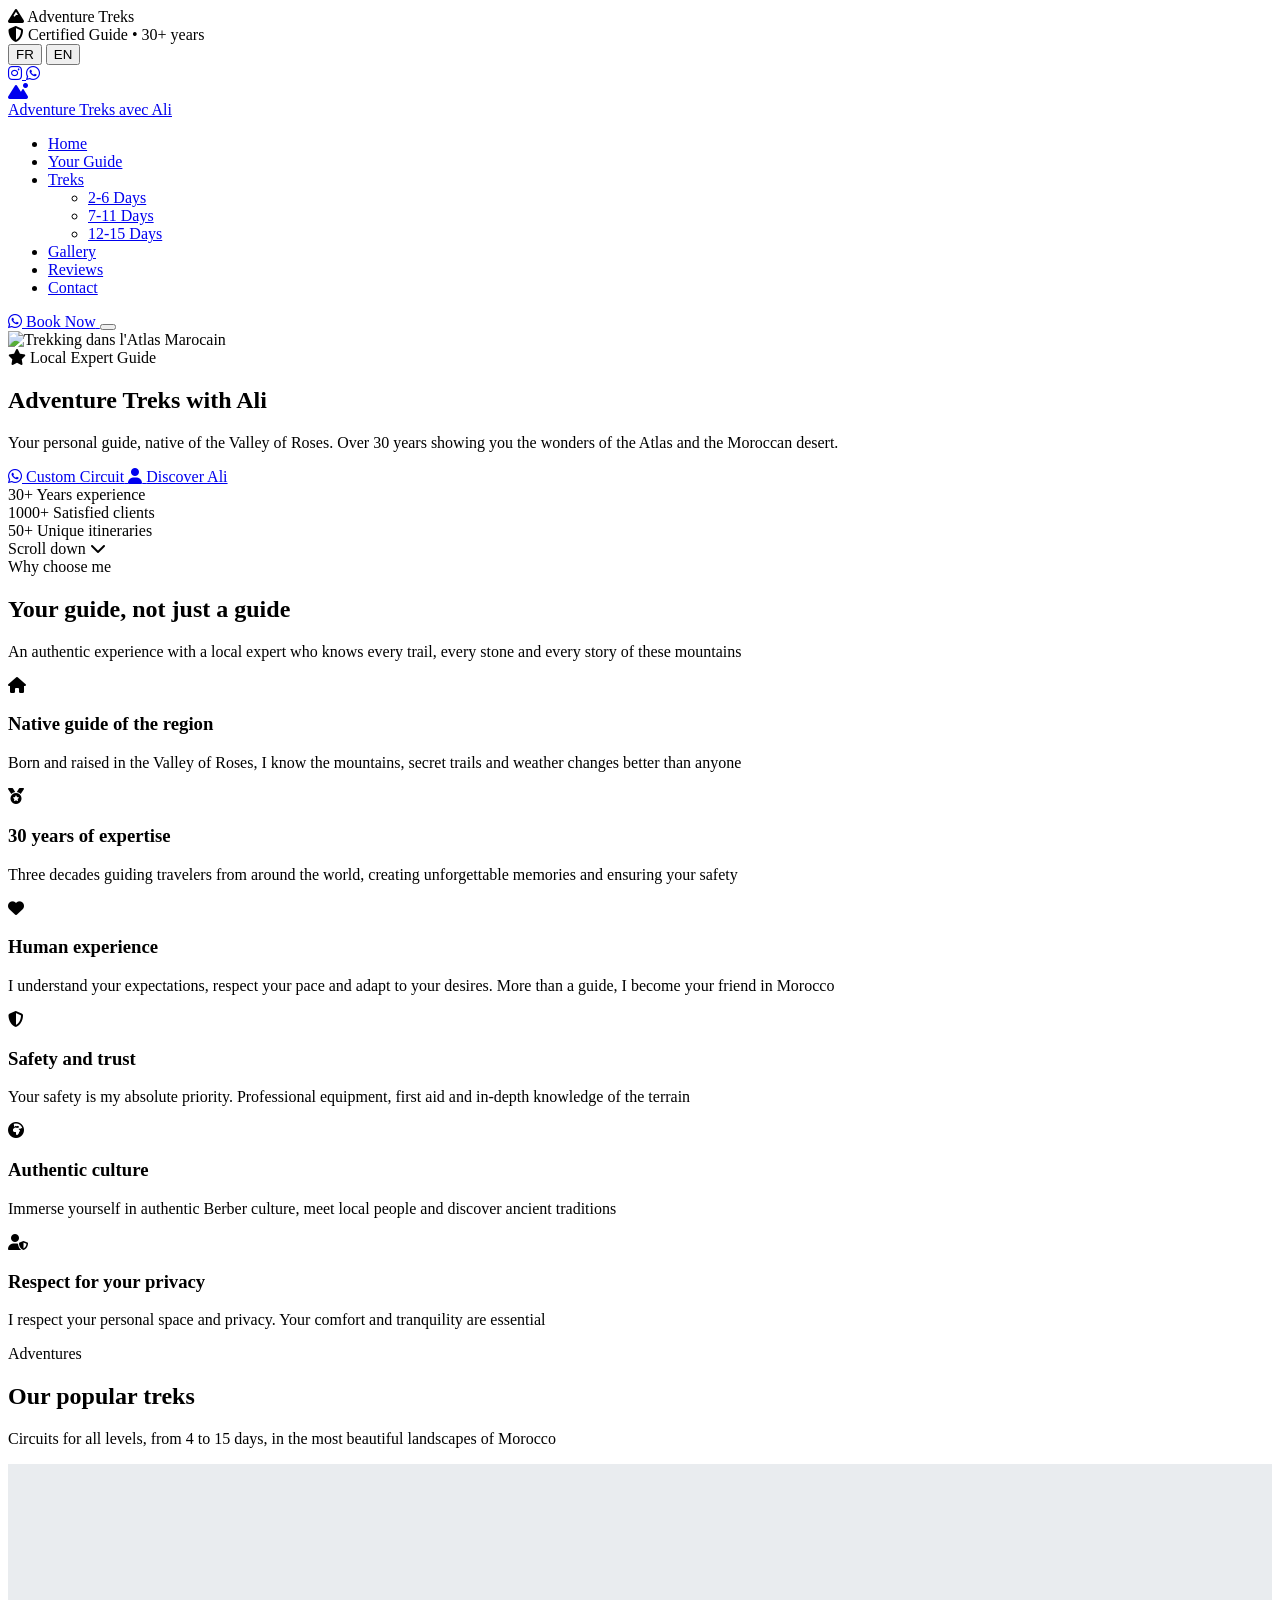
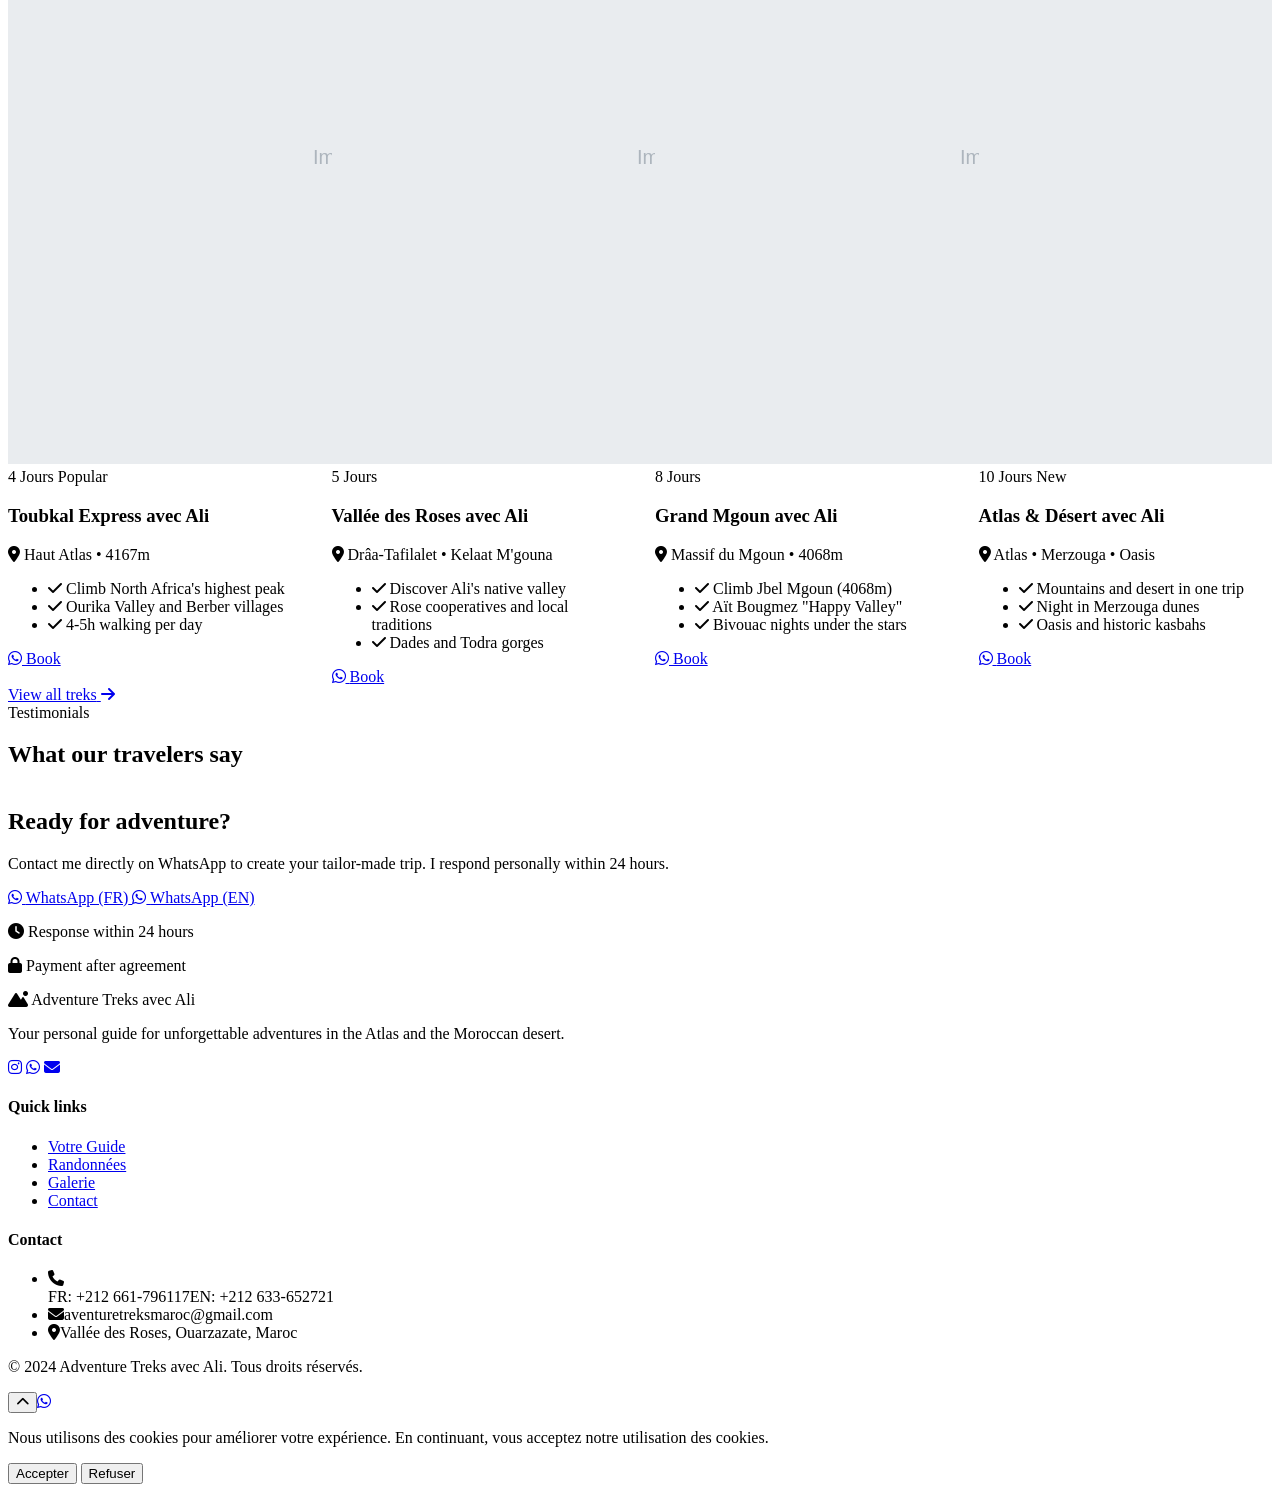
==== commit da113d27: "Update Index.html" ====
--- a/Index.html
+++ b/Index.html
@@ -2,7 +2,7 @@
 <html lang="fr">
 <head>
     <meta charset="UTF-8">
-    <meta name="Adventure Treks avec Ali" content="width=device-width, initial-scale=1.0">
+    <meta name="viewport" content="width=device-width, initial-scale=1.0">
     
     <!-- ============================================
          SEO META TAGS
@@ -67,11 +67,7 @@
     <link rel="stylesheet" href="css/animations.css">
     <link rel="stylesheet" href="css/responsive.css">
     
-    <!-- Favicon -->
-    <link rel="icon" type="image/png" href="assets/favicon.png">
     <meta name="theme-color" content="#2E7D32">
-    <meta name="msapplication-navbutton-color" content="#2E7D32">
-    <meta name="apple-mobile-web-app-status-bar-style" content="#2E7D32">
 </head>
 <body>
     <!-- ============================================
@@ -103,11 +99,9 @@
             <div class="top-bar-right">
                 <div class="language-switcher">
                     <button class="lang-btn active" data-lang="fr" aria-label="Passer en Français">
-                        <img src="assets/flags/fr.svg" alt="FR" width="20" height="14">
                         <span>FR</span>
                     </button>
                     <button class="lang-btn" data-lang="en" aria-label="Switch to English">
-                        <img src="assets/flags/gb.svg" alt="EN" width="20" height="14">
                         <span>EN</span>
                     </button>
                 </div>
@@ -144,29 +138,29 @@
                         <a href="index.html" class="nav-link active" data-i18n="nav_home">Accueil</a>
                     </li>
                     <li class="nav-item">
-                        <a href="guide.html" class="nav-link" data-i18n="nav_guide">Votre Guide</a>
+                        <a href="pages/guide.html" class="nav-link" data-i18n="nav_guide">Votre Guide</a>
                     </li>
                     <li class="nav-item dropdown">
-                        <a href="treks.html" class="nav-link" data-i18n="nav_treks">Randonnées</a>
+                        <a href="pages/treks.html" class="nav-link" data-i18n="nav_treks">Randonnées</a>
                         <ul class="dropdown-menu">
-                            <li><a href="treks.html#short" data-i18n="nav_short">2-6 Jours</a></li>
-                            <li><a href="treks.html#medium" data-i18n="nav_medium">7-11 Jours</a></li>
-                            <li><a href="treks.html#long" data-i18n="nav_long">12-15 Jours</a></li>
+                            <li><a href="pages/treks.html#short" data-i18n="nav_short">2-6 Jours</a></li>
+                            <li><a href="pages/treks.html#medium" data-i18n="nav_medium">7-11 Jours</a></li>
+                            <li><a href="pages/treks.html#long" data-i18n="nav_long">12-15 Jours</a></li>
                         </ul>
                     </li>
                     <li class="nav-item">
-                        <a href="gallery.html" class="nav-link" data-i18n="nav_gallery">Galerie</a>
+                        <a href="pages/gallery.html" class="nav-link" data-i18n="nav_gallery">Galerie</a>
                     </li>
                     <li class="nav-item">
-                        <a href="reviews.html" class="nav-link" data-i18n="nav_reviews">Avis</a>
+                        <a href="pages/reviews.html" class="nav-link" data-i18n="nav_reviews">Avis</a>
                     </li>
                     <li class="nav-item">
-                        <a href="contact.html" class="nav-link" data-i18n="nav_contact">Contact</a>
+                        <a href="pages/contact.html" class="nav-link" data-i18n="nav_contact">Contact</a>
                     </li>
                 </ul>
                 
                 <div class="nav-actions">
-                    <a href="booking.html" class="btn btn-primary btn-sm">
+                    <a href="pages/booking.html" class="btn btn-primary btn-sm">
                         <i class="fab fa-whatsapp"></i>
                         <span data-i18n="book_now">Réserver</span>
                     </a>
@@ -208,11 +202,11 @@
                         Plus de 30 ans à vous faire découvrir les merveilles de l'Atlas et du désert marocain.
                     </p>
                     <div class="hero-cta">
-                        <a href="booking.html" class="btn btn-primary btn-lg pulse-animation">
+                        <a href="pages/booking.html" class="btn btn-primary btn-lg pulse-animation">
                             <i class="fab fa-whatsapp"></i>
                             <span data-i18n="hero_cta_primary">Circuit Personnalisé</span>
                         </a>
-                        <a href="guide.html" class="btn btn-outline btn-lg">
+                        <a href="pages/guide.html" class="btn btn-outline btn-lg">
                             <i class="fas fa-user"></i>
                             <span data-i18n="hero_cta_secondary">Découvrir Ali</span>
                         </a>
@@ -341,28 +335,23 @@
             
             <div class="treks-slider swiper" data-aos="fade-up" data-aos-delay="200">
                 <div class="swiper-wrapper">
-                    <!-- Trek 1: Toubkal -->
                     <div class="swiper-slide">
                         <div class="trek-card">
                             <div class="trek-image">
-                                <img src="https://drive.google.com/thumbnail?id=17j0rL9qOahrMQ1sjIRD1P0mcy8Cgv3pU&sz=w800" 
-                                     alt="Ascension du Mont Toubkal" 
-                                     loading="lazy">
+                                <img src="https://drive.google.com/thumbnail?id=17j0rL9qOahrMQ1sjIRD1P0mcy8Cgv3pU&sz=w800" alt="Ascension du Mont Toubkal" loading="lazy">
                                 <span class="trek-duration">4 Jours</span>
                                 <span class="trek-badge" data-i18n="trek_popular">Populaire</span>
                             </div>
                             <div class="trek-body">
                                 <h3 class="trek-title">Toubkal Express avec Ali</h3>
-                                <p class="trek-region">
-                                    <i class="fas fa-map-marker-alt"></i> Haut Atlas • 4167m
-                                </p>
+                                <p class="trek-region"><i class="fas fa-map-marker-alt"></i> Haut Atlas • 4167m</p>
                                 <ul class="trek-features">
                                     <li><i class="fas fa-check"></i> <span data-i18n="trek_toubkal_f1">Ascension du plus haut sommet d'Afrique du Nord</span></li>
                                     <li><i class="fas fa-check"></i> <span data-i18n="trek_toubkal_f2">Vallée d'Ourika et villages berbères</span></li>
                                     <li><i class="fas fa-check"></i> <span data-i18n="trek_toubkal_f3">4-5h de marche par jour</span></li>
                                 </ul>
                                 <div class="trek-footer">
-                                    <a href="booking.html" class="btn btn-primary btn-block">
+                                    <a href="pages/booking.html" class="btn btn-primary btn-block">
                                         <i class="fab fa-whatsapp"></i> <span data-i18n="trek_book">Réserver</span>
                                     </a>
                                 </div>
@@ -370,27 +359,22 @@
                         </div>
                     </div>
                     
-                    <!-- Trek 2: Vallée des Roses -->
                     <div class="swiper-slide">
                         <div class="trek-card">
                             <div class="trek-image">
-                                <img src="https://drive.google.com/thumbnail?id=1xRX5S_f4Hbg9snrmAoYIxqArNNrallQP&sz=w800" 
-                                     alt="Vallée des Roses" 
-                                     loading="lazy">
+                                <img src="https://drive.google.com/thumbnail?id=1xRX5S_f4Hbg9snrmAoYIxqArNNrallQP&sz=w800" alt="Vallée des Roses" loading="lazy">
                                 <span class="trek-duration">5 Jours</span>
                             </div>
                             <div class="trek-body">
                                 <h3 class="trek-title">Vallée des Roses avec Ali</h3>
-                                <p class="trek-region">
-                                    <i class="fas fa-map-marker-alt"></i> Drâa-Tafilalet • Kelaat M'gouna
-                                </p>
+                                <p class="trek-region"><i class="fas fa-map-marker-alt"></i> Drâa-Tafilalet • Kelaat M'gouna</p>
                                 <ul class="trek-features">
                                     <li><i class="fas fa-check"></i> <span data-i18n="trek_roses_f1">Découverte de la vallée natale d'Ali</span></li>
                                     <li><i class="fas fa-check"></i> <span data-i18n="trek_roses_f2">Coopératives de rose et traditions locales</span></li>
                                     <li><i class="fas fa-check"></i> <span data-i18n="trek_roses_f3">Gorges de Dades et Todra</span></li>
                                 </ul>
                                 <div class="trek-footer">
-                                    <a href="booking.html" class="btn btn-primary btn-block">
+                                    <a href="pages/booking.html" class="btn btn-primary btn-block">
                                         <i class="fab fa-whatsapp"></i> <span data-i18n="trek_book">Réserver</span>
                                     </a>
                                 </div>
@@ -398,27 +382,22 @@
                         </div>
                     </div>
                     
-                    <!-- Trek 3: Mgoun -->
                     <div class="swiper-slide">
                         <div class="trek-card">
                             <div class="trek-image">
-                                <img src="https://drive.google.com/thumbnail?id=1NMvh2owxnkTk00whGR7m1WYzWut65I3S&sz=w800" 
-                                     alt="Massif du Mgoun" 
-                                     loading="lazy">
+                                <img src="https://drive.google.com/thumbnail?id=1NMvh2owxnkTk00whGR7m1WYzWut65I3S&sz=w800" alt="Massif du Mgoun" loading="lazy">
                                 <span class="trek-duration">8 Jours</span>
                             </div>
                             <div class="trek-body">
                                 <h3 class="trek-title">Grand Mgoun avec Ali</h3>
-                                <p class="trek-region">
-                                    <i class="fas fa-map-marker-alt"></i> Massif du Mgoun • 4068m
-                                </p>
+                                <p class="trek-region"><i class="fas fa-map-marker-alt"></i> Massif du Mgoun • 4068m</p>
                                 <ul class="trek-features">
                                     <li><i class="fas fa-check"></i> <span data-i18n="trek_mgoun_f1">Ascension du Jbel Mgoun (4068m)</span></li>
                                     <li><i class="fas fa-check"></i> <span data-i18n="trek_mgoun_f2">Vallée d'Aït Bougmez "Vallée Heureuse"</span></li>
                                     <li><i class="fas fa-check"></i> <span data-i18n="trek_mgoun_f3">Nuits en bivouac sous les étoiles</span></li>
                                 </ul>
                                 <div class="trek-footer">
-                                    <a href="booking.html" class="btn btn-primary btn-block">
+                                    <a href="pages/booking.html" class="btn btn-primary btn-block">
                                         <i class="fab fa-whatsapp"></i> <span data-i18n="trek_book">Réserver</span>
                                     </a>
                                 </div>
@@ -426,28 +405,23 @@
                         </div>
                     </div>
                     
-                    <!-- Trek 4: Désert -->
                     <div class="swiper-slide">
                         <div class="trek-card">
                             <div class="trek-image">
-                                <img src="https://drive.google.com/thumbnail?id=1mfvWu486bDY5Cl7dQIjY2GLL-ZiHT4rF&sz=w800" 
-                                     alt="Désert de Merzouga" 
-                                     loading="lazy">
+                                <img src="https://drive.google.com/thumbnail?id=1mfvWu486bDY5Cl7dQIjY2GLL-ZiHT4rF&sz=w800" alt="Désert de Merzouga" loading="lazy">
                                 <span class="trek-duration">10 Jours</span>
                                 <span class="trek-badge" data-i18n="trek_new">Nouveau</span>
                             </div>
                             <div class="trek-body">
                                 <h3 class="trek-title">Atlas & Désert avec Ali</h3>
-                                <p class="trek-region">
-                                    <i class="fas fa-map-marker-alt"></i> Atlas • Merzouga • Oasis
-                                </p>
+                                <p class="trek-region"><i class="fas fa-map-marker-alt"></i> Atlas • Merzouga • Oasis</p>
                                 <ul class="trek-features">
                                     <li><i class="fas fa-check"></i> <span data-i18n="trek_desert_f1">Montagne et désert en un seul voyage</span></li>
                                     <li><i class="fas fa-check"></i> <span data-i18n="trek_desert_f2">Nuit dans les dunes de Merzouga</span></li>
                                     <li><i class="fas fa-check"></i> <span data-i18n="trek_desert_f3">Oasis et kasbahs historiques</span></li>
                                 </ul>
                                 <div class="trek-footer">
-                                    <a href="booking.html" class="btn btn-primary btn-block">
+                                    <a href="pages/booking.html" class="btn btn-primary btn-block">
                                         <i class="fab fa-whatsapp"></i> <span data-i18n="trek_book">Réserver</span>
                                     </a>
                                 </div>
@@ -455,14 +429,13 @@
                         </div>
                     </div>
                 </div>
-                
                 <div class="swiper-pagination"></div>
                 <div class="swiper-button-prev"></div>
                 <div class="swiper-button-next"></div>
             </div>
             
             <div class="section-footer" data-aos="fade-up">
-                <a href="treks.html" class="btn btn-outline btn-lg">
+                <a href="pages/treks.html" class="btn btn-outline btn-lg">
                     <span data-i18n="view_all_treks">Voir toutes les randonnées</span>
                     <i class="fas fa-arrow-right"></i>
                 </a>
@@ -479,11 +452,8 @@
                 <span class="section-badge" data-i18n="testimonials_badge">Témoignages</span>
                 <h2 class="section-title" data-i18n="testimonials_title">Ce que disent nos voyageurs</h2>
             </div>
-            
             <div class="testimonials-slider swiper" data-aos="fade-up" data-aos-delay="200">
-                <div class="swiper-wrapper" id="testimonialsContainer">
-                    <!-- Chargé dynamiquement via Firebase -->
-                </div>
+                <div class="swiper-wrapper" id="testimonialsContainer"></div>
                 <div class="swiper-pagination"></div>
             </div>
         </div>
@@ -502,17 +472,11 @@
                         Je réponds personnellement en moins de 24h.
                     </p>
                     <div class="cta-buttons">
-                        <a href="https://wa.me/212661796117?text=Bonjour%20Ali,%20je%20suis%20int%C3%A9ress%C3%A9%20par%20vos%20services%20de%20guide" 
-                           class="btn btn-primary btn-lg pulse-animation" 
-                           target="_blank" 
-                           rel="noopener">
+                        <a href="https://wa.me/212661796117" class="btn btn-primary btn-lg pulse-animation" target="_blank" rel="noopener">
                             <i class="fab fa-whatsapp"></i>
                             <span data-i18n="cta_whatsapp_fr">WhatsApp (FR)</span>
                         </a>
-                        <a href="https://wa.me/212633652721?text=Hello%20Ali,%20I%20am%20interested%20in%20your%20guide%20services" 
-                           class="btn btn-outline btn-lg" 
-                           target="_blank" 
-                           rel="noopener">
+                        <a href="https://wa.me/212633652721" class="btn btn-outline btn-lg" target="_blank" rel="noopener">
                             <i class="fab fa-whatsapp"></i>
                             <span data-i18n="cta_whatsapp_en">WhatsApp (EN)</span>
                         </a>
@@ -537,74 +501,44 @@
                         <i class="fas fa-mountain-sun"></i>
                         <span>Adventure Treks avec Ali</span>
                     </div>
-                    <p data-i18n="footer_desc">
-                        Votre guide personnel pour des aventures inoubliables dans l'Atlas et le désert marocain.
-                    </p>
+                    <p data-i18n="footer_desc">Votre guide personnel pour des aventures inoubliables dans l'Atlas et le désert marocain.</p>
                     <div class="footer-social">
-                        <a href="https://instagram.com/adventure.treks.maroc" target="_blank" rel="noopener" aria-label="Instagram">
-                            <i class="fab fa-instagram"></i>
-                        </a>
-                        <a href="https://wa.me/212661796117" target="_blank" rel="noopener" aria-label="WhatsApp">
-                            <i class="fab fa-whatsapp"></i>
-                        </a>
-                        <a href="mailto:aventuretreksmaroc@gmail.com" aria-label="Email">
-                            <i class="fas fa-envelope"></i>
-                        </a>
-                    </div>
-                </div>
-                
+                        <a href="https://instagram.com/adventure.treks.maroc" target="_blank" rel="noopener"><i class="fab fa-instagram"></i></a>
+                        <a href="https://wa.me/212661796117" target="_blank" rel="noopener"><i class="fab fa-whatsapp"></i></a>
+                        <a href="mailto:aventuretreksmaroc@gmail.com"><i class="fas fa-envelope"></i></a>
+                    </div>
+                </div>
                 <div class="footer-col">
                     <h4 data-i18n="footer_quick_links">Liens rapides</h4>
                     <ul>
-                        <li><a href="guide.html" data-i18n="nav_guide">Votre Guide</a></li>
-                        <li><a href="treks.html" data-i18n="nav_treks">Randonnées</a></li>
-                        <li><a href="gallery.html" data-i18n="nav_gallery">Galerie</a></li>
-                        <li><a href="contact.html" data-i18n="nav_contact">Contact</a></li>
+                        <li><a href="pages/guide.html">Votre Guide</a></li>
+                        <li><a href="pages/treks.html">Randonnées</a></li>
+                        <li><a href="pages/gallery.html">Galerie</a></li>
+                        <li><a href="pages/contact.html">Contact</a></li>
                     </ul>
                 </div>
-                
                 <div class="footer-col">
                     <h4 data-i18n="footer_contact">Contact</h4>
                     <ul class="footer-contact">
-                        <li>
-                            <i class="fas fa-phone"></i>
-                            <div>
-                                <span>FR: +212 661-796117</span>
-                                <span>EN: +212 633-652721</span>
-                            </div>
-                        </li>
-                        <li>
-                            <i class="fas fa-envelope"></i>
-                            <span>aventuretreksmaroc@gmail.com</span>
-                        </li>
-                        <li>
-                            <i class="fas fa-map-marker-alt"></i>
-                            <span>Vallée des Roses, Ouarzazate, Maroc</span>
-                        </li>
+                        <li><i class="fas fa-phone"></i><div><span>FR: +212 661-796117</span><span>EN: +212 633-652721</span></div></li>
+                        <li><i class="fas fa-envelope"></i><span>aventuretreksmaroc@gmail.com</span></li>
+                        <li><i class="fas fa-map-marker-alt"></i><span>Vallée des Roses, Ouarzazate, Maroc</span></li>
                     </ul>
                 </div>
             </div>
-            
             <div class="footer-bottom">
                 <p>&copy; 2024 Adventure Treks avec Ali. Tous droits réservés.</p>
             </div>
         </div>
     </footer>
 
-    <!-- ============================================
-         SCRIPTS
-    ============================================ -->
-    <!-- Firebase -->
+    <!-- Scripts -->
     <script src="https://www.gstatic.com/firebasejs/9.22.0/firebase-app-compat.js" defer></script>
     <script src="https://www.gstatic.com/firebasejs/9.22.0/firebase-firestore-compat.js" defer></script>
     <script src="https://www.gstatic.com/firebasejs/9.22.0/firebase-auth-compat.js" defer></script>
-    
-    <!-- Libraries -->
     <script src="https://cdn.jsdelivr.net/npm/swiper@11/swiper-bundle.min.js" defer></script>
     <script src="https://unpkg.com/aos@2.3.1/dist/aos.js" defer></script>
     <script src="https://cdn.jsdelivr.net/npm/dompurify@3.0.6/dist/purify.min.js" defer></script>
-    
-    <!-- Custom Scripts -->
     <script src="js/config.js" defer></script>
     <script src="js/i18n.js" defer></script>
     <script src="js/security.js" defer></script>
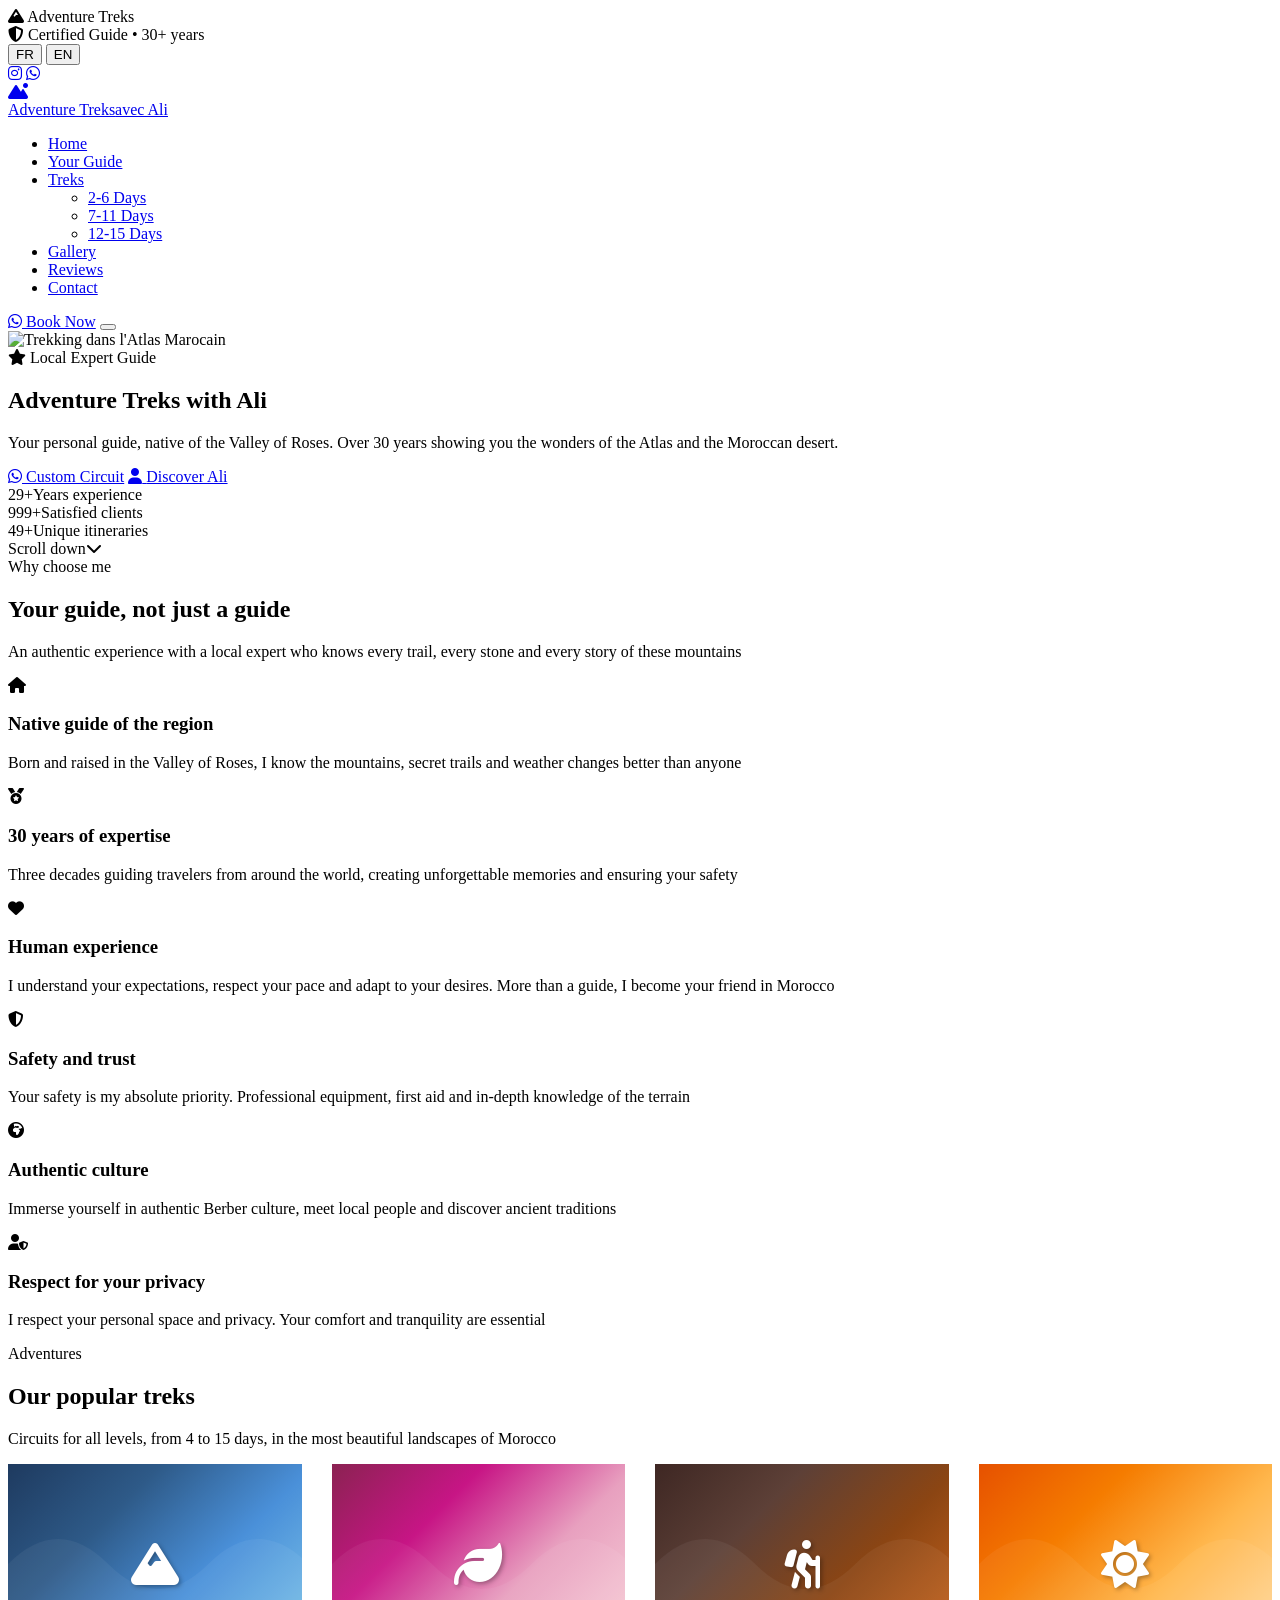
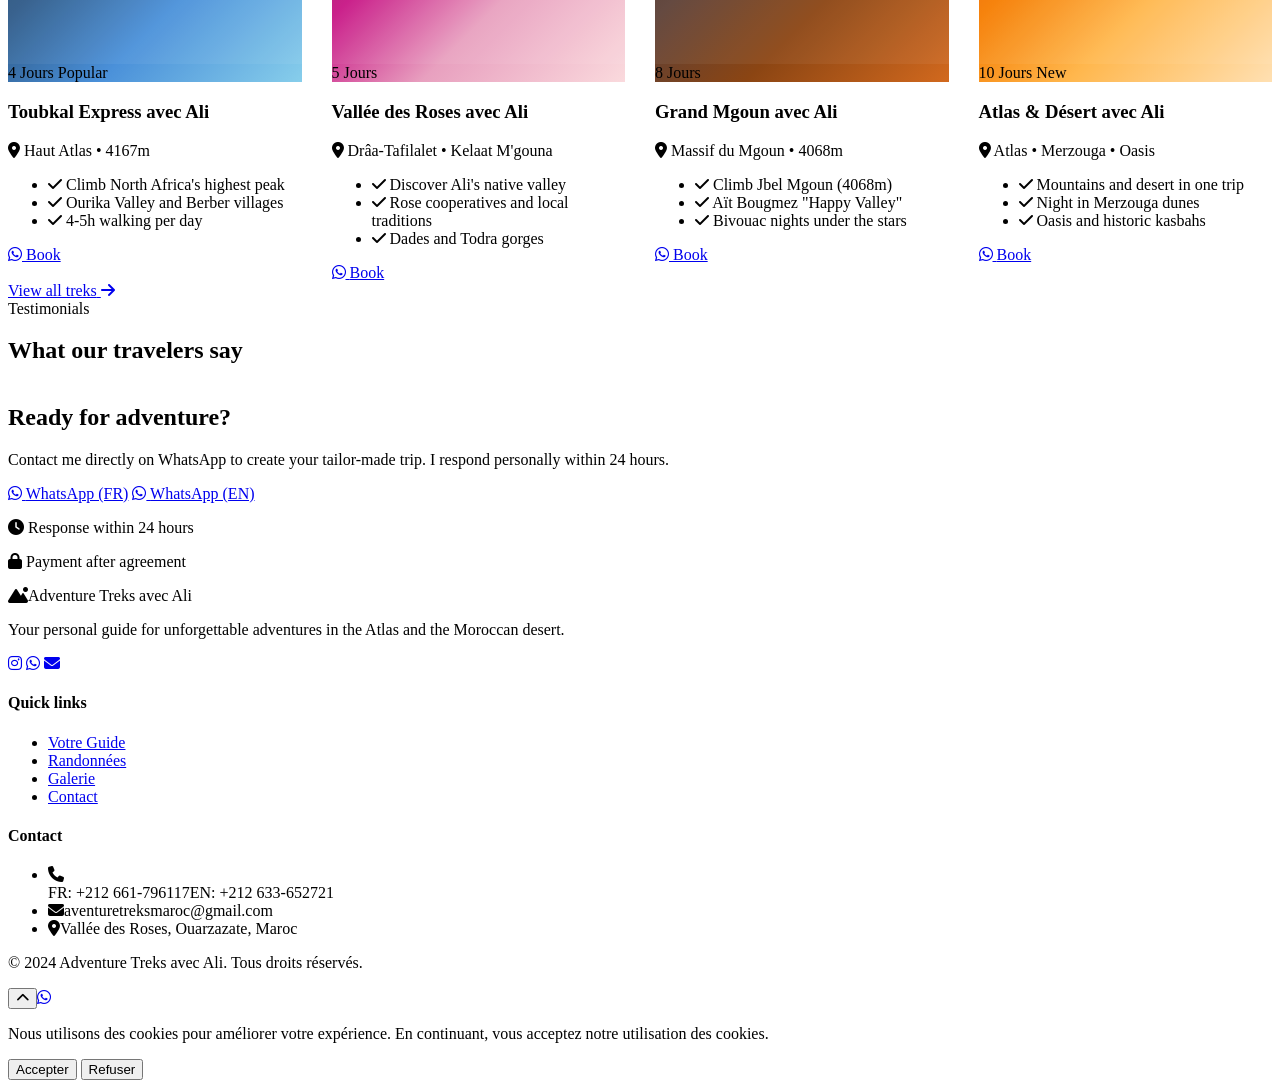
==== commit 4ba48f58: "Update Index.html" ====
--- a/Index.html
+++ b/Index.html
@@ -9,7 +9,7 @@
     ============================================ -->
     <title>Adventure Treks avec Ali | Guide Expert Maroc - Trekking Atlas & Désert</title>
     <meta name="description" content="Ali Ouzemmad, votre guide personnel avec 30+ ans d'expérience. Trekking Toubkal, randonnée Mgoun, circuits désert Merzouga. Guide natif de la Vallée des Roses.">
-    <meta name="keywords" content="guide maroc, trekking atlas, désert merzouga, ali ouzemmad, guide francophone, randonnée maroc, vallée des roses, toubkal, mgoun, Explore Morocco,voyage, Hiking, trekking">
+    <meta name="keywords" content="guide maroc, trekking atlas, désert merzouga, ali ouzemmad, guide francophone, randonnée maroc, vallée des roses, toubkal, mgoun">
     <meta name="author" content="Ali Ouzemmad">
     <meta name="robots" content="index, follow, max-image-preview:large">
     <link rel="canonical" href="https://adventure-treks.vercel.app/">
@@ -68,78 +68,93 @@
     <link rel="stylesheet" href="css/responsive.css">
     
     <meta name="theme-color" content="#2E7D32">
+    
+    <style>
+        /* تدرجات لونية للرحلات */
+        .trek-gradient-toubkal {
+            background: linear-gradient(135deg, #1E3A5F 0%, #2E5A88 30%, #4A90D9 60%, #87CEEB 100%);
+        }
+        .trek-gradient-roses {
+            background: linear-gradient(135deg, #8B2252 0%, #C71585 30%, #E8A0BF 60%, #FADADD 100%);
+        }
+        .trek-gradient-mgoun {
+            background: linear-gradient(135deg, #3E2723 0%, #5D4037 30%, #8B4513 60%, #D2691E 100%);
+        }
+        .trek-gradient-desert {
+            background: linear-gradient(135deg, #E65100 0%, #F57C00 30%, #FFB74D 60%, #FFE0B2 100%);
+        }
+        
+        .trek-gradient-placeholder {
+            display: flex;
+            align-items: center;
+            justify-content: center;
+            height: 200px;
+            color: white;
+            font-size: 3rem;
+            position: relative;
+            overflow: hidden;
+        }
+        
+        .trek-gradient-placeholder::after {
+            content: '';
+            position: absolute;
+            top: 0;
+            left: 0;
+            width: 100%;
+            height: 100%;
+            background: url('data:image/svg+xml,<svg xmlns="http://www.w3.org/2000/svg" viewBox="0 0 400 200"><path fill="rgba(255,255,255,0.05)" d="M0 100 Q50 50 100 100 Q150 150 200 100 Q250 50 300 100 Q350 150 400 100 L400 200 L0 200 Z"/></svg>');
+            background-size: cover;
+        }
+        
+        .trek-gradient-placeholder i {
+            position: relative;
+            z-index: 1;
+            text-shadow: 2px 2px 4px rgba(0,0,0,0.3);
+        }
+    </style>
 </head>
 <body>
-    <!-- ============================================
-         PRELOADER
-    ============================================ -->
+    <!-- Preloader -->
     <div class="preloader" id="preloader">
         <div class="preloader-content">
             <div class="preloader-logo">
                 <i class="fas fa-mountain"></i>
                 <span>Adventure Treks</span>
             </div>
-            <div class="preloader-bar">
-                <div class="preloader-progress"></div>
-            </div>
+            <div class="preloader-bar"><div class="preloader-progress"></div></div>
         </div>
     </div>
 
-    <!-- ============================================
-         TOP BAR
-    ============================================ -->
+    <!-- Top Bar -->
     <div class="top-bar">
         <div class="container">
             <div class="top-bar-left">
-                <span class="badge-certified">
-                    <i class="fas fa-shield-alt"></i>
-                    <span data-i18n="certified_guide">Guide Certifié • 30+ ans</span>
-                </span>
+                <span class="badge-certified"><i class="fas fa-shield-alt"></i> <span data-i18n="certified_guide">Guide Certifié • 30+ ans</span></span>
             </div>
             <div class="top-bar-right">
                 <div class="language-switcher">
-                    <button class="lang-btn active" data-lang="fr" aria-label="Passer en Français">
-                        <span>FR</span>
-                    </button>
-                    <button class="lang-btn" data-lang="en" aria-label="Switch to English">
-                        <span>EN</span>
-                    </button>
+                    <button class="lang-btn active" data-lang="fr" aria-label="Passer en Français"><span>FR</span></button>
+                    <button class="lang-btn" data-lang="en" aria-label="Switch to English"><span>EN</span></button>
                 </div>
                 <div class="social-mini">
-                    <a href="https://instagram.com/adventure.treks.maroc" target="_blank" rel="noopener" aria-label="Instagram">
-                        <i class="fab fa-instagram"></i>
-                    </a>
-                    <a href="https://wa.me/212661796117" target="_blank" rel="noopener" aria-label="WhatsApp Français">
-                        <i class="fab fa-whatsapp"></i>
-                    </a>
+                    <a href="https://instagram.com/adventure.treks.maroc" target="_blank" rel="noopener" aria-label="Instagram"><i class="fab fa-instagram"></i></a>
+                    <a href="https://wa.me/212661796117" target="_blank" rel="noopener" aria-label="WhatsApp"><i class="fab fa-whatsapp"></i></a>
                 </div>
             </div>
         </div>
     </div>
 
-    <!-- ============================================
-         HEADER & NAVIGATION
-    ============================================ -->
+    <!-- Header & Navigation -->
     <header class="header" id="header">
         <nav class="navbar">
             <div class="container">
                 <a href="index.html" class="logo">
-                    <div class="logo-icon">
-                        <i class="fas fa-mountain-sun"></i>
-                    </div>
-                    <div class="logo-text">
-                        <span class="logo-title">Adventure Treks</span>
-                        <span class="logo-subtitle">avec Ali</span>
-                    </div>
+                    <div class="logo-icon"><i class="fas fa-mountain-sun"></i></div>
+                    <div class="logo-text"><span class="logo-title">Adventure Treks</span><span class="logo-subtitle">avec Ali</span></div>
                 </a>
-                
                 <ul class="nav-menu" id="navMenu">
-                    <li class="nav-item">
-                        <a href="index.html" class="nav-link active" data-i18n="nav_home">Accueil</a>
-                    </li>
-                    <li class="nav-item">
-                        <a href="pages/guide.html" class="nav-link" data-i18n="nav_guide">Votre Guide</a>
-                    </li>
+                    <li class="nav-item"><a href="index.html" class="nav-link active" data-i18n="nav_home">Accueil</a></li>
+                    <li class="nav-item"><a href="pages/guide.html" class="nav-link" data-i18n="nav_guide">Votre Guide</a></li>
                     <li class="nav-item dropdown">
                         <a href="pages/treks.html" class="nav-link" data-i18n="nav_treks">Randonnées</a>
                         <ul class="dropdown-menu">
@@ -148,197 +163,84 @@
                             <li><a href="pages/treks.html#long" data-i18n="nav_long">12-15 Jours</a></li>
                         </ul>
                     </li>
-                    <li class="nav-item">
-                        <a href="pages/gallery.html" class="nav-link" data-i18n="nav_gallery">Galerie</a>
-                    </li>
-                    <li class="nav-item">
-                        <a href="pages/reviews.html" class="nav-link" data-i18n="nav_reviews">Avis</a>
-                    </li>
-                    <li class="nav-item">
-                        <a href="pages/contact.html" class="nav-link" data-i18n="nav_contact">Contact</a>
-                    </li>
+                    <li class="nav-item"><a href="pages/gallery.html" class="nav-link" data-i18n="nav_gallery">Galerie</a></li>
+                    <li class="nav-item"><a href="pages/reviews.html" class="nav-link" data-i18n="nav_reviews">Avis</a></li>
+                    <li class="nav-item"><a href="pages/contact.html" class="nav-link" data-i18n="nav_contact">Contact</a></li>
                 </ul>
-                
                 <div class="nav-actions">
-                    <a href="pages/booking.html" class="btn btn-primary btn-sm">
-                        <i class="fab fa-whatsapp"></i>
-                        <span data-i18n="book_now">Réserver</span>
-                    </a>
-                    <button class="hamburger" id="hamburger" aria-label="Menu">
-                        <span></span>
-                        <span></span>
-                        <span></span>
-                    </button>
+                    <a href="pages/booking.html" class="btn btn-primary btn-sm"><i class="fab fa-whatsapp"></i> <span data-i18n="book_now">Réserver</span></a>
+                    <button class="hamburger" id="hamburger" aria-label="Menu"><span></span><span></span><span></span></button>
                 </div>
             </div>
         </nav>
     </header>
 
-    <!-- ============================================
-         HERO SECTION
-    ============================================ -->
+    <!-- Hero Section -->
     <section class="hero" id="hero">
         <div class="hero-bg">
-            <img src="https://drive.google.com/thumbnail?id=1LyV1EX4GYyTv0YGQOimZqNjNLcaUqNZF&sz=w2000" 
-                 alt="Trekking dans l'Atlas Marocain"
-                 class="hero-bg-img"
-                 loading="eager">
+            <img src="https://drive.google.com/thumbnail?id=1LyV1EX4GYyTv0YGQOimZqNjNLcaUqNZF&sz=w2000" alt="Trekking dans l'Atlas Marocain" class="hero-bg-img" loading="eager">
             <div class="hero-overlay"></div>
         </div>
-        
         <div class="hero-content">
             <div class="container">
                 <div class="hero-text" data-aos="fade-up" data-aos-duration="1000">
-                    <div class="hero-badge">
-                        <i class="fas fa-star"></i>
-                        <span data-i18n="hero_badge">Guide Expert Local</span>
-                    </div>
+                    <div class="hero-badge"><i class="fas fa-star"></i> <span data-i18n="hero_badge">Guide Expert Local</span></div>
                     <h1 class="hero-title">
                         <span class="title-line" data-i18n="hero_title_1">Adventure Treks</span>
                         <span class="title-line title-highlight" data-i18n="hero_title_2">avec Ali</span>
                     </h1>
-                    <p class="hero-description" data-i18n="hero_desc">
-                        Votre guide personnel natif de la Vallée des Roses. 
-                        Plus de 30 ans à vous faire découvrir les merveilles de l'Atlas et du désert marocain.
-                    </p>
+                    <p class="hero-description" data-i18n="hero_desc">Votre guide personnel natif de la Vallée des Roses. Plus de 30 ans à vous faire découvrir les merveilles de l'Atlas et du désert marocain.</p>
                     <div class="hero-cta">
-                        <a href="pages/booking.html" class="btn btn-primary btn-lg pulse-animation">
-                            <i class="fab fa-whatsapp"></i>
-                            <span data-i18n="hero_cta_primary">Circuit Personnalisé</span>
-                        </a>
-                        <a href="pages/guide.html" class="btn btn-outline btn-lg">
-                            <i class="fas fa-user"></i>
-                            <span data-i18n="hero_cta_secondary">Découvrir Ali</span>
-                        </a>
+                        <a href="pages/booking.html" class="btn btn-primary btn-lg pulse-animation"><i class="fab fa-whatsapp"></i> <span data-i18n="hero_cta_primary">Circuit Personnalisé</span></a>
+                        <a href="pages/guide.html" class="btn btn-outline btn-lg"><i class="fas fa-user"></i> <span data-i18n="hero_cta_secondary">Découvrir Ali</span></a>
                     </div>
                     <div class="hero-stats">
-                        <div class="stat-item">
-                            <span class="stat-number">30+</span>
-                            <span class="stat-label" data-i18n="stat_years">Ans d'expérience</span>
-                        </div>
-                        <div class="stat-item">
-                            <span class="stat-number">1000+</span>
-                            <span class="stat-label" data-i18n="stat_clients">Clients satisfaits</span>
-                        </div>
-                        <div class="stat-item">
-                            <span class="stat-number">50+</span>
-                            <span class="stat-label" data-i18n="stat_treks">Itinéraires uniques</span>
-                        </div>
-                    </div>
-                </div>
-            </div>
-        </div>
-        
-        <div class="hero-scroll">
-            <span data-i18n="scroll_down">Défiler</span>
-            <i class="fas fa-chevron-down"></i>
-        </div>
+                        <div class="stat-item"><span class="stat-number">30+</span><span class="stat-label" data-i18n="stat_years">Ans d'expérience</span></div>
+                        <div class="stat-item"><span class="stat-number">1000+</span><span class="stat-label" data-i18n="stat_clients">Clients satisfaits</span></div>
+                        <div class="stat-item"><span class="stat-number">50+</span><span class="stat-label" data-i18n="stat_treks">Itinéraires uniques</span></div>
+                    </div>
+                </div>
+            </div>
+        </div>
+        <div class="hero-scroll"><span data-i18n="scroll_down">Défiler</span><i class="fas fa-chevron-down"></i></div>
     </section>
 
-    <!-- ============================================
-         WHY CHOOSE ALI SECTION
-    ============================================ -->
+    <!-- Why Choose Ali Section -->
     <section class="section why-us" id="why-us">
         <div class="container">
             <div class="section-header" data-aos="fade-up">
                 <span class="section-badge" data-i18n="why_badge">Pourquoi me choisir</span>
                 <h2 class="section-title" data-i18n="why_title">Votre guide, pas juste un guide</h2>
-                <p class="section-subtitle" data-i18n="why_subtitle">
-                    Une expérience authentique avec un expert local qui connaît chaque sentier, 
-                    chaque pierre et chaque histoire de ces montagnes
-                </p>
-            </div>
-            
+                <p class="section-subtitle" data-i18n="why_subtitle">Une expérience authentique avec un expert local qui connaît chaque sentier, chaque pierre et chaque histoire de ces montagnes</p>
+            </div>
             <div class="features-grid">
-                <div class="feature-card" data-aos="fade-up" data-aos-delay="100">
-                    <div class="feature-icon">
-                        <i class="fas fa-home"></i>
-                    </div>
-                    <h3 data-i18n="feature_1_title">Guide natif de la région</h3>
-                    <p data-i18n="feature_1_desc">
-                        Né et grandi dans la Vallée des Roses, je connais les montagnes, 
-                        les sentiers secrets et les changements météorologiques mieux que personne
-                    </p>
-                </div>
-                
-                <div class="feature-card" data-aos="fade-up" data-aos-delay="200">
-                    <div class="feature-icon">
-                        <i class="fas fa-medal"></i>
-                    </div>
-                    <h3 data-i18n="feature_2_title">30 ans d'expertise</h3>
-                    <p data-i18n="feature_2_desc">
-                        Trois décennies à guider des voyageurs du monde entier, 
-                        à créer des souvenirs inoubliables et à garantir votre sécurité
-                    </p>
-                </div>
-                
-                <div class="feature-card" data-aos="fade-up" data-aos-delay="300">
-                    <div class="feature-icon">
-                        <i class="fas fa-heart"></i>
-                    </div>
-                    <h3 data-i18n="feature_3_title">Expérience humaine</h3>
-                    <p data-i18n="feature_3_desc">
-                        Je comprends vos attentes, respecte votre rythme et m'adapte 
-                        à vos envies. Plus qu'un guide, je deviens votre ami au Maroc
-                    </p>
-                </div>
-                
-                <div class="feature-card" data-aos="fade-up" data-aos-delay="400">
-                    <div class="feature-icon">
-                        <i class="fas fa-shield-alt"></i>
-                    </div>
-                    <h3 data-i18n="feature_4_title">Sécurité et confiance</h3>
-                    <p data-i18n="feature_4_desc">
-                        Votre sécurité est ma priorité absolue. Équipement professionnel, 
-                        premiers soins et connaissance approfondie du terrain
-                    </p>
-                </div>
-                
-                <div class="feature-card" data-aos="fade-up" data-aos-delay="500">
-                    <div class="feature-icon">
-                        <i class="fas fa-globe-africa"></i>
-                    </div>
-                    <h3 data-i18n="feature_5_title">Culture authentique</h3>
-                    <p data-i18n="feature_5_desc">
-                        Plongez dans la culture berbère authentique, rencontrez les 
-                        populations locales et découvrez des traditions millénaires
-                    </p>
-                </div>
-                
-                <div class="feature-card" data-aos="fade-up" data-aos-delay="600">
-                    <div class="feature-icon">
-                        <i class="fas fa-user-shield"></i>
-                    </div>
-                    <h3 data-i18n="feature_6_title">Respect de votre intimité</h3>
-                    <p data-i18n="feature_6_desc">
-                        Je respecte votre espace personnel et votre vie privée. 
-                        Votre confort et votre tranquillité sont essentiels
-                    </p>
-                </div>
+                <div class="feature-card" data-aos="fade-up" data-aos-delay="100"><div class="feature-icon"><i class="fas fa-home"></i></div><h3 data-i18n="feature_1_title">Guide natif de la région</h3><p data-i18n="feature_1_desc">Né et grandi dans la Vallée des Roses, je connais les montagnes, les sentiers secrets et les changements météorologiques mieux que personne</p></div>
+                <div class="feature-card" data-aos="fade-up" data-aos-delay="200"><div class="feature-icon"><i class="fas fa-medal"></i></div><h3 data-i18n="feature_2_title">30 ans d'expertise</h3><p data-i18n="feature_2_desc">Trois décennies à guider des voyageurs du monde entier, à créer des souvenirs inoubliables et à garantir votre sécurité</p></div>
+                <div class="feature-card" data-aos="fade-up" data-aos-delay="300"><div class="feature-icon"><i class="fas fa-heart"></i></div><h3 data-i18n="feature_3_title">Expérience humaine</h3><p data-i18n="feature_3_desc">Je comprends vos attentes, respecte votre rythme et m'adapte à vos envies. Plus qu'un guide, je deviens votre ami au Maroc</p></div>
+                <div class="feature-card" data-aos="fade-up" data-aos-delay="400"><div class="feature-icon"><i class="fas fa-shield-alt"></i></div><h3 data-i18n="feature_4_title">Sécurité et confiance</h3><p data-i18n="feature_4_desc">Votre sécurité est ma priorité absolue. Équipement professionnel, premiers soins et connaissance approfondie du terrain</p></div>
+                <div class="feature-card" data-aos="fade-up" data-aos-delay="500"><div class="feature-icon"><i class="fas fa-globe-africa"></i></div><h3 data-i18n="feature_5_title">Culture authentique</h3><p data-i18n="feature_5_desc">Plongez dans la culture berbère authentique, rencontrez les populations locales et découvrez des traditions millénaires</p></div>
+                <div class="feature-card" data-aos="fade-up" data-aos-delay="600"><div class="feature-icon"><i class="fas fa-user-shield"></i></div><h3 data-i18n="feature_6_title">Respect de votre intimité</h3><p data-i18n="feature_6_desc">Je respecte votre espace personnel et votre vie privée. Votre confort et votre tranquillité sont essentiels</p></div>
             </div>
         </div>
     </section>
 
-    <!-- ============================================
-         FEATURED TREKS SECTION
-    ============================================ -->
+    <!-- Featured Treks Section -->
     <section class="section featured-treks" id="featured-treks">
         <div class="container">
             <div class="section-header" data-aos="fade-up">
                 <span class="section-badge" data-i18n="treks_badge">Aventures</span>
                 <h2 class="section-title" data-i18n="treks_title">Nos randonnées populaires</h2>
-                <p class="section-subtitle" data-i18n="treks_subtitle">
-                    Des circuits pour tous les niveaux, de 4 à 15 jours, 
-                    dans les plus beaux paysages du Maroc
-                </p>
+                <p class="section-subtitle" data-i18n="treks_subtitle">Des circuits pour tous les niveaux, de 4 à 15 jours, dans les plus beaux paysages du Maroc</p>
             </div>
             
             <div class="treks-slider swiper" data-aos="fade-up" data-aos-delay="200">
                 <div class="swiper-wrapper">
+                    
+                    <!-- Trek 1: Toubkal -->
                     <div class="swiper-slide">
                         <div class="trek-card">
-                            <div class="trek-image">
-                                <img src="https://drive.google.com/thumbnail?id=17j0rL9qOahrMQ1sjIRD1P0mcy8Cgv3pU&sz=w800" alt="Ascension du Mont Toubkal" loading="lazy">
+                            <div class="trek-image trek-gradient-toubkal">
+                                <div class="trek-gradient-placeholder"><i class="fas fa-mountain"></i></div>
                                 <span class="trek-duration">4 Jours</span>
                                 <span class="trek-badge" data-i18n="trek_popular">Populaire</span>
                             </div>
@@ -351,18 +253,17 @@
                                     <li><i class="fas fa-check"></i> <span data-i18n="trek_toubkal_f3">4-5h de marche par jour</span></li>
                                 </ul>
                                 <div class="trek-footer">
-                                    <a href="pages/booking.html" class="btn btn-primary btn-block">
-                                        <i class="fab fa-whatsapp"></i> <span data-i18n="trek_book">Réserver</span>
-                                    </a>
+                                    <a href="pages/booking.html" class="btn btn-primary btn-block"><i class="fab fa-whatsapp"></i> <span data-i18n="trek_book">Réserver</span></a>
                                 </div>
                             </div>
                         </div>
                     </div>
                     
+                    <!-- Trek 2: Vallée des Roses -->
                     <div class="swiper-slide">
                         <div class="trek-card">
-                            <div class="trek-image">
-                                <img src="https://drive.google.com/thumbnail?id=1xRX5S_f4Hbg9snrmAoYIxqArNNrallQP&sz=w800" alt="Vallée des Roses" loading="lazy">
+                            <div class="trek-image trek-gradient-roses">
+                                <div class="trek-gradient-placeholder"><i class="fas fa-leaf"></i></div>
                                 <span class="trek-duration">5 Jours</span>
                             </div>
                             <div class="trek-body">
@@ -374,18 +275,17 @@
                                     <li><i class="fas fa-check"></i> <span data-i18n="trek_roses_f3">Gorges de Dades et Todra</span></li>
                                 </ul>
                                 <div class="trek-footer">
-                                    <a href="pages/booking.html" class="btn btn-primary btn-block">
-                                        <i class="fab fa-whatsapp"></i> <span data-i18n="trek_book">Réserver</span>
-                                    </a>
+                                    <a href="pages/booking.html" class="btn btn-primary btn-block"><i class="fab fa-whatsapp"></i> <span data-i18n="trek_book">Réserver</span></a>
                                 </div>
                             </div>
                         </div>
                     </div>
                     
+                    <!-- Trek 3: Mgoun -->
                     <div class="swiper-slide">
                         <div class="trek-card">
-                            <div class="trek-image">
-                                <img src="https://drive.google.com/thumbnail?id=1NMvh2owxnkTk00whGR7m1WYzWut65I3S&sz=w800" alt="Massif du Mgoun" loading="lazy">
+                            <div class="trek-image trek-gradient-mgoun">
+                                <div class="trek-gradient-placeholder"><i class="fas fa-hiking"></i></div>
                                 <span class="trek-duration">8 Jours</span>
                             </div>
                             <div class="trek-body">
@@ -397,18 +297,17 @@
                                     <li><i class="fas fa-check"></i> <span data-i18n="trek_mgoun_f3">Nuits en bivouac sous les étoiles</span></li>
                                 </ul>
                                 <div class="trek-footer">
-                                    <a href="pages/booking.html" class="btn btn-primary btn-block">
-                                        <i class="fab fa-whatsapp"></i> <span data-i18n="trek_book">Réserver</span>
-                                    </a>
+                                    <a href="pages/booking.html" class="btn btn-primary btn-block"><i class="fab fa-whatsapp"></i> <span data-i18n="trek_book">Réserver</span></a>
                                 </div>
                             </div>
                         </div>
                     </div>
                     
+                    <!-- Trek 4: Désert -->
                     <div class="swiper-slide">
                         <div class="trek-card">
-                            <div class="trek-image">
-                                <img src="https://drive.google.com/thumbnail?id=1mfvWu486bDY5Cl7dQIjY2GLL-ZiHT4rF&sz=w800" alt="Désert de Merzouga" loading="lazy">
+                            <div class="trek-image trek-gradient-desert">
+                                <div class="trek-gradient-placeholder"><i class="fas fa-sun"></i></div>
                                 <span class="trek-duration">10 Jours</span>
                                 <span class="trek-badge" data-i18n="trek_new">Nouveau</span>
                             </div>
@@ -421,13 +320,12 @@
                                     <li><i class="fas fa-check"></i> <span data-i18n="trek_desert_f3">Oasis et kasbahs historiques</span></li>
                                 </ul>
                                 <div class="trek-footer">
-                                    <a href="pages/booking.html" class="btn btn-primary btn-block">
-                                        <i class="fab fa-whatsapp"></i> <span data-i18n="trek_book">Réserver</span>
-                                    </a>
+                                    <a href="pages/booking.html" class="btn btn-primary btn-block"><i class="fab fa-whatsapp"></i> <span data-i18n="trek_book">Réserver</span></a>
                                 </div>
                             </div>
                         </div>
                     </div>
+                    
                 </div>
                 <div class="swiper-pagination"></div>
                 <div class="swiper-button-prev"></div>
@@ -435,17 +333,12 @@
             </div>
             
             <div class="section-footer" data-aos="fade-up">
-                <a href="pages/treks.html" class="btn btn-outline btn-lg">
-                    <span data-i18n="view_all_treks">Voir toutes les randonnées</span>
-                    <i class="fas fa-arrow-right"></i>
-                </a>
+                <a href="pages/treks.html" class="btn btn-outline btn-lg"><span data-i18n="view_all_treks">Voir toutes les randonnées</span> <i class="fas fa-arrow-right"></i></a>
             </div>
         </div>
     </section>
 
-    <!-- ============================================
-         TESTIMONIALS SECTION
-    ============================================ -->
+    <!-- Testimonials Section -->
     <section class="section testimonials" id="testimonials">
         <div class="container">
             <div class="section-header" data-aos="fade-up">
@@ -459,27 +352,16 @@
         </div>
     </section>
 
-    <!-- ============================================
-         CTA SECTION
-    ============================================ -->
+    <!-- CTA Section -->
     <section class="section cta-section" id="cta">
         <div class="container">
             <div class="cta-card" data-aos="zoom-in">
                 <div class="cta-content">
                     <h2 data-i18n="cta_title">Prêt pour l'aventure ?</h2>
-                    <p data-i18n="cta_desc">
-                        Contactez-moi directement sur WhatsApp pour créer votre voyage sur mesure. 
-                        Je réponds personnellement en moins de 24h.
-                    </p>
+                    <p data-i18n="cta_desc">Contactez-moi directement sur WhatsApp pour créer votre voyage sur mesure. Je réponds personnellement en moins de 24h.</p>
                     <div class="cta-buttons">
-                        <a href="https://wa.me/212661796117" class="btn btn-primary btn-lg pulse-animation" target="_blank" rel="noopener">
-                            <i class="fab fa-whatsapp"></i>
-                            <span data-i18n="cta_whatsapp_fr">WhatsApp (FR)</span>
-                        </a>
-                        <a href="https://wa.me/212633652721" class="btn btn-outline btn-lg" target="_blank" rel="noopener">
-                            <i class="fab fa-whatsapp"></i>
-                            <span data-i18n="cta_whatsapp_en">WhatsApp (EN)</span>
-                        </a>
+                        <a href="https://wa.me/212661796117" class="btn btn-primary btn-lg pulse-animation" target="_blank" rel="noopener"><i class="fab fa-whatsapp"></i> <span data-i18n="cta_whatsapp_fr">WhatsApp (FR)</span></a>
+                        <a href="https://wa.me/212633652721" class="btn btn-outline btn-lg" target="_blank" rel="noopener"><i class="fab fa-whatsapp"></i> <span data-i18n="cta_whatsapp_en">WhatsApp (EN)</span></a>
                     </div>
                     <div class="cta-info">
                         <p><i class="fas fa-clock"></i> <span data-i18n="cta_response">Réponse en moins de 24h</span></p>
@@ -490,17 +372,12 @@
         </div>
     </section>
 
-    <!-- ============================================
-         FOOTER
-    ============================================ -->
+    <!-- Footer -->
     <footer class="footer">
         <div class="container">
             <div class="footer-grid">
                 <div class="footer-col">
-                    <div class="footer-logo">
-                        <i class="fas fa-mountain-sun"></i>
-                        <span>Adventure Treks avec Ali</span>
-                    </div>
+                    <div class="footer-logo"><i class="fas fa-mountain-sun"></i><span>Adventure Treks avec Ali</span></div>
                     <p data-i18n="footer_desc">Votre guide personnel pour des aventures inoubliables dans l'Atlas et le désert marocain.</p>
                     <div class="footer-social">
                         <a href="https://instagram.com/adventure.treks.maroc" target="_blank" rel="noopener"><i class="fab fa-instagram"></i></a>
@@ -526,9 +403,7 @@
                     </ul>
                 </div>
             </div>
-            <div class="footer-bottom">
-                <p>&copy; 2024 Adventure Treks avec Ali. Tous droits réservés.</p>
-            </div>
+            <div class="footer-bottom"><p>&copy; 2024 Adventure Treks avec Ali. Tous droits réservés.</p></div>
         </div>
     </footer>
 
